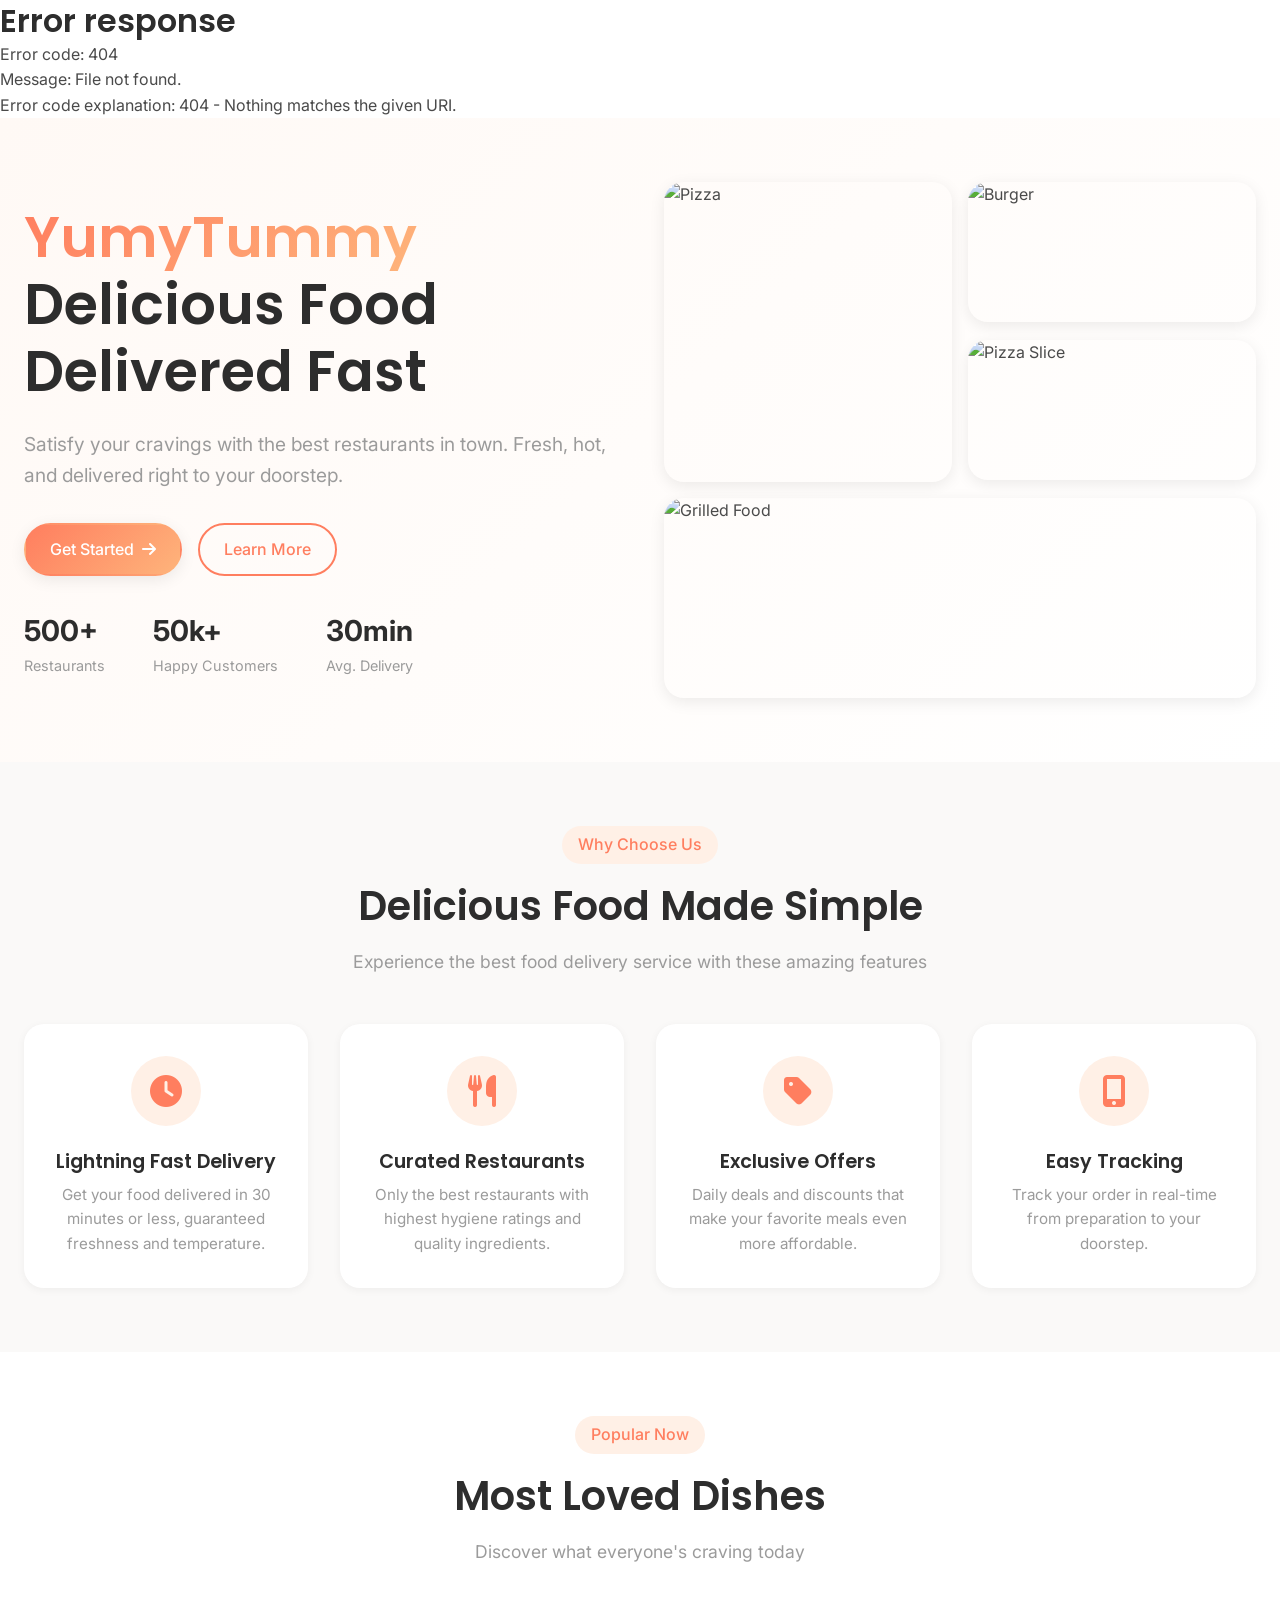
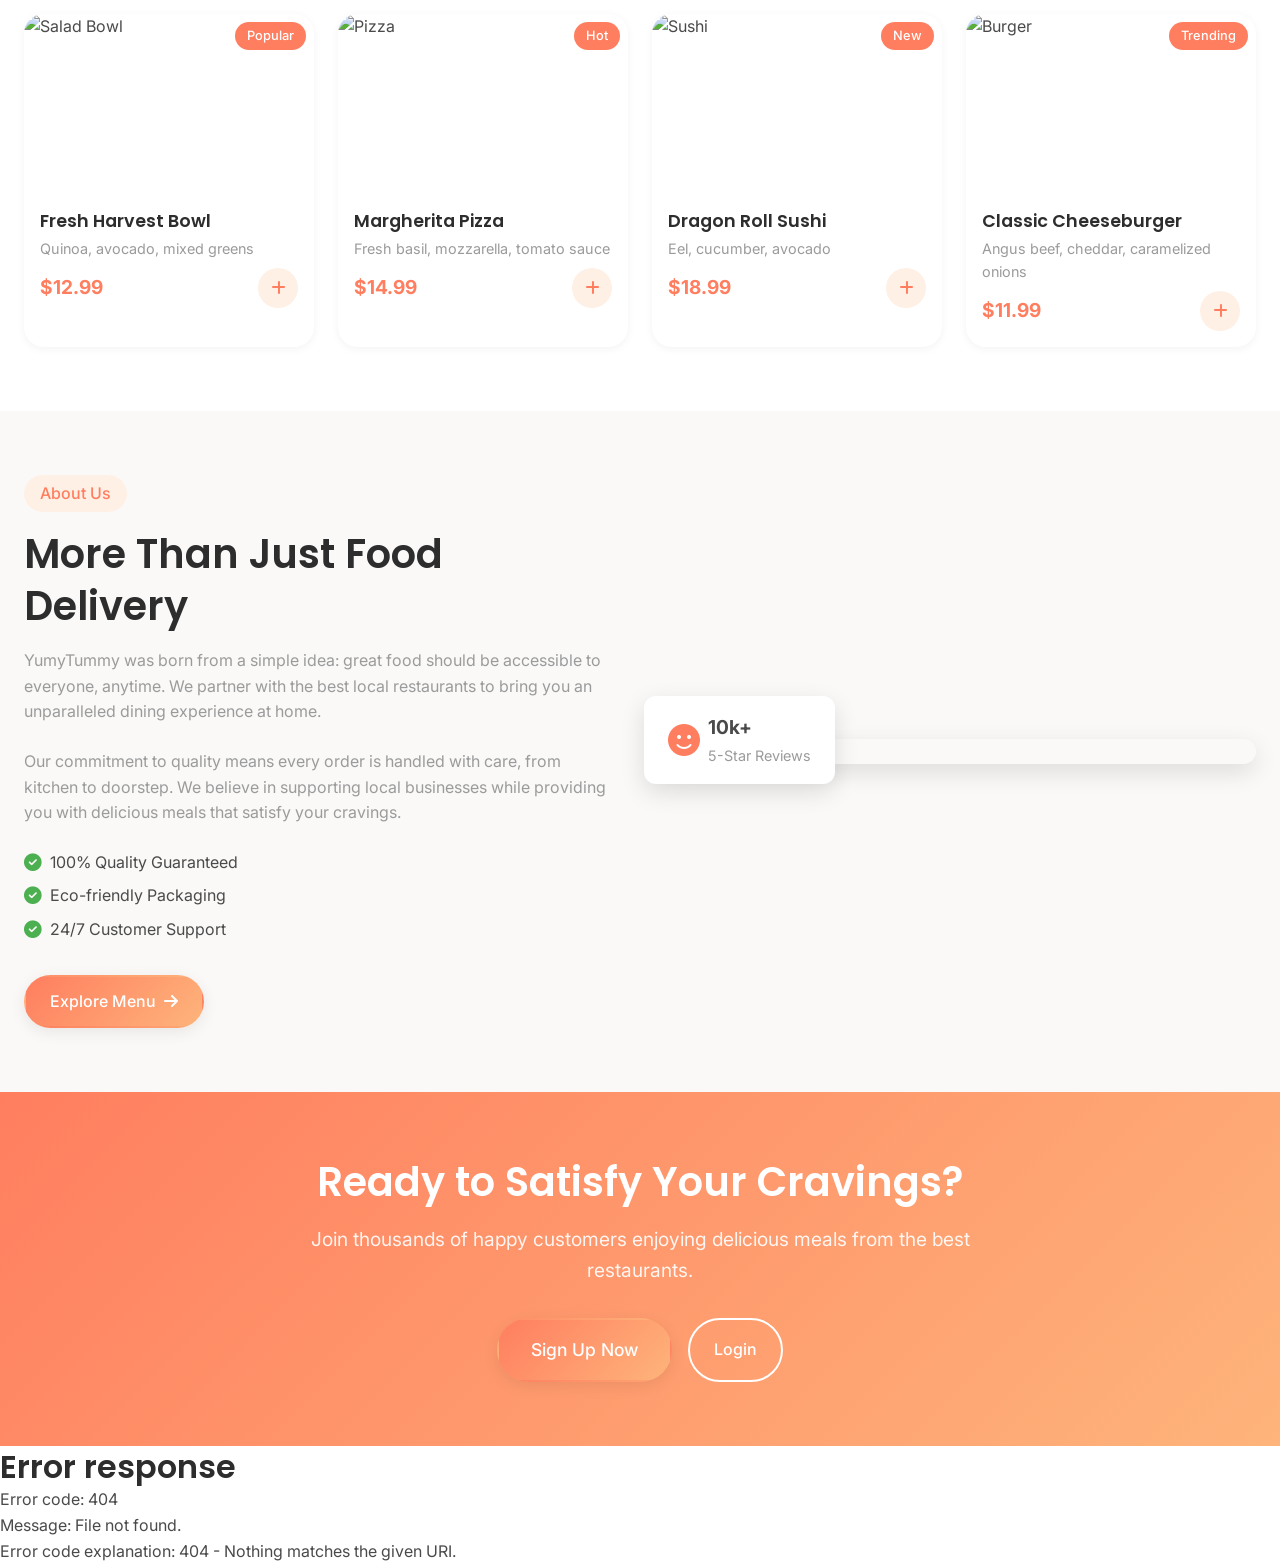
==== index.html @ 75e1e287 "first commit" ====
<!DOCTYPE html>
<html lang="en">
<head>
    <meta charset="UTF-8">
    <meta name="viewport" content="width=device-width, initial-scale=1.0">
    <title>YumyTummy - Delicious Food Delivered Fast</title>
    
    <!-- Font Awesome Icons -->
    <link rel="stylesheet" href="https://cdnjs.cloudflare.com/ajax/libs/font-awesome/6.4.0/css/all.min.css">
    
    <!-- Google Fonts - Poppins & Inter -->
    <link rel="preconnect" href="https://fonts.googleapis.com">
    <link rel="preconnect" href="https://fonts.gstatic.com" crossorigin>
    <link href="https://fonts.googleapis.com/css2?family=Inter:wght@300;400;500;600;700&family=Poppins:wght@300;400;500;600;700&display=swap" rel="stylesheet">
    
    <!-- Main Stylesheet -->
    <link rel="stylesheet" href="assets/css/style.css">
</head>
<body>
    <!-- Loader -->
    <div class="loader-wrapper" id="loader">
        <div class="loader">
            <div class="loader-circle"></div>
            <div class="loader-logo">YT</div>
        </div>
    </div>

    <!-- Header Component (will be loaded via JS) -->
    <div id="header-placeholder"></div>

    <main>
        <!-- Hero Section -->
        <section class="hero">
            <div class="container hero-container">
                <div class="hero-content fade-in">
                    <h1 class="hero-title">
                        <span class="brand-highlight">YumyTummy</span>
                        <br>Delicious Food Delivered Fast
                    </h1>
                    <p class="hero-subtitle">Satisfy your cravings with the best restaurants in town. Fresh, hot, and delivered right to your doorstep.</p>
                    <div class="hero-buttons">
                        <a href="signup.html" class="btn btn-primary">Get Started <i class="fas fa-arrow-right"></i></a>
                        <a href="#features" class="btn btn-outline">Learn More</a>
                    </div>
                    <div class="hero-stats">
                        <div class="stat-item">
                            <span class="stat-number">500+</span>
                            <span class="stat-label">Restaurants</span>
                        </div>
                        <div class="stat-item">
                            <span class="stat-number">50k+</span>
                            <span class="stat-label">Happy Customers</span>
                        </div>
                        <div class="stat-item">
                            <span class="stat-number">30min</span>
                            <span class="stat-label">Avg. Delivery</span>
                        </div>
                    </div>
                </div>
                <div class="hero-image fade-in">
                    <div class="hero-image-grid">
                        <div class="grid-item item1">
                            <img src="https://images.unsplash.com/photo-1565299624946-b28f40a0ae38?ixlib=rb-4.0.3&ixid=M3wxMjA3fDB8MHxwaG90by1wYWdlfHx8fGVufDB8fHx8fA%3D%3D&auto=format&fit=crop&w=481&q=80" alt="Pizza" loading="lazy">
                        </div>
                        <div class="grid-item item2">
                            <img src="https://images.unsplash.com/photo-1568901346375-23c9450c58cd?ixlib=rb-4.0.3&ixid=M3wxMjA3fDB8MHxwaG90by1wYWdlfHx8fGVufDB8fHx8fA%3D%3D&auto=format&fit=crop&w=499&q=80" alt="Burger" loading="lazy">
                        </div>
                        <div class="grid-item item3">
                            <img src="https://images.unsplash.com/photo-1513104890138-7c749659a591?ixlib=rb-4.0.3&ixid=M3wxMjA3fDB8MHxwaG90by1wYWdlfHx8fGVufDB8fHx8fA%3D%3D&auto=format&fit=crop&w=870&q=80" alt="Pizza Slice" loading="lazy">
                        </div>
                        <div class="grid-item item4">
                            <img src="https://images.unsplash.com/photo-1555939594-58d7cb561ad1?ixlib=rb-4.0.3&ixid=M3wxMjA3fDB8MHxwaG90by1wYWdlfHx8fGVufDB8fHx8fA%3D%3D&auto=format&fit=crop&w=387&q=80" alt="Grilled Food" loading="lazy">
                        </div>
                    </div>
                </div>
            </div>
        </section>

        <!-- Features Section -->
        <section class="features" id="features">
            <div class="container">
                <div class="section-header fade-in">
                    <span class="section-subtitle">Why Choose Us</span>
                    <h2 class="section-title">Delicious Food Made Simple</h2>
                    <p class="section-description">Experience the best food delivery service with these amazing features</p>
                </div>
                <div class="features-grid">
                    <div class="feature-card fade-in">
                        <div class="feature-icon">
                            <i class="fas fa-clock"></i>
                        </div>
                        <h3>Lightning Fast Delivery</h3>
                        <p>Get your food delivered in 30 minutes or less, guaranteed freshness and temperature.</p>
                    </div>
                    <div class="feature-card fade-in" data-delay="100">
                        <div class="feature-icon">
                            <i class="fas fa-utensils"></i>
                        </div>
                        <h3>Curated Restaurants</h3>
                        <p>Only the best restaurants with highest hygiene ratings and quality ingredients.</p>
                    </div>
                    <div class="feature-card fade-in" data-delay="200">
                        <div class="feature-icon">
                            <i class="fas fa-tag"></i>
                        </div>
                        <h3>Exclusive Offers</h3>
                        <p>Daily deals and discounts that make your favorite meals even more affordable.</p>
                    </div>
                    <div class="feature-card fade-in" data-delay="300">
                        <div class="feature-icon">
                            <i class="fas fa-mobile-alt"></i>
                        </div>
                        <h3>Easy Tracking</h3>
                        <p>Track your order in real-time from preparation to your doorstep.</p>
                    </div>
                </div>
            </div>
        </section>

        <!-- Popular Foods Preview -->
        <section class="popular-preview">
            <div class="container">
                <div class="section-header fade-in">
                    <span class="section-subtitle">Popular Now</span>
                    <h2 class="section-title">Most Loved Dishes</h2>
                    <p class="section-description">Discover what everyone's craving today</p>
                </div>
                <div class="popular-grid">
                    <div class="popular-card fade-in">
                        <div class="popular-image">
                            <img src="https://images.unsplash.com/photo-1546069901-ba9599a7e63c?ixlib=rb-4.0.3&ixid=M3wxMjA3fDB8MHxwaG90by1wYWdlfHx8fGVufDB8fHx8fA%3D%3D&auto=format&fit=crop&w=580&q=80" alt="Salad Bowl" loading="lazy">
                            <span class="popular-badge">Popular</span>
                        </div>
                        <div class="popular-content">
                            <h4>Fresh Harvest Bowl</h4>
                            <p>Quinoa, avocado, mixed greens</p>
                            <div class="popular-footer">
                                <span class="popular-price">$12.99</span>
                                <button class="btn-icon"><i class="fas fa-plus"></i></button>
                            </div>
                        </div>
                    </div>
                    <div class="popular-card fade-in" data-delay="100">
                        <div class="popular-image">
                            <img src="https://images.unsplash.com/photo-1565299624946-b28f40a0ae38?ixlib=rb-4.0.3&ixid=M3wxMjA3fDB8MHxwaG90by1wYWdlfHx8fGVufDB8fHx8fA%3D%3D&auto=format&fit=crop&w=481&q=80" alt="Pizza" loading="lazy">
                            <span class="popular-badge">Hot</span>
                        </div>
                        <div class="popular-content">
                            <h4>Margherita Pizza</h4>
                            <p>Fresh basil, mozzarella, tomato sauce</p>
                            <div class="popular-footer">
                                <span class="popular-price">$14.99</span>
                                <button class="btn-icon"><i class="fas fa-plus"></i></button>
                            </div>
                        </div>
                    </div>
                    <div class="popular-card fade-in" data-delay="200">
                        <div class="popular-image">
                            <img src="https://images.unsplash.com/photo-1551024506-0bccd828d307?ixlib=rb-4.0.3&ixid=M3wxMjA3fDB8MHxwaG90by1wYWdlfHx8fGVufDB8fHx8fA%3D%3D&auto=format&fit=crop&w=464&q=80" alt="Sushi" loading="lazy">
                            <span class="popular-badge">New</span>
                        </div>
                        <div class="popular-content">
                            <h4>Dragon Roll Sushi</h4>
                            <p>Eel, cucumber, avocado</p>
                            <div class="popular-footer">
                                <span class="popular-price">$18.99</span>
                                <button class="btn-icon"><i class="fas fa-plus"></i></button>
                            </div>
                        </div>
                    </div>
                    <div class="popular-card fade-in" data-delay="300">
                        <div class="popular-image">
                            <img src="https://images.unsplash.com/photo-1568901346375-23c9450c58cd?ixlib=rb-4.0.3&ixid=M3wxMjA3fDB8MHxwaG90by1wYWdlfHx8fGVufDB8fHx8fA%3D%3D&auto=format&fit=crop&w=499&q=80" alt="Burger" loading="lazy">
                            <span class="popular-badge">Trending</span>
                        </div>
                        <div class="popular-content">
                            <h4>Classic Cheeseburger</h4>
                            <p>Angus beef, cheddar, caramelized onions</p>
                            <div class="popular-footer">
                                <span class="popular-price">$11.99</span>
                                <button class="btn-icon"><i class="fas fa-plus"></i></button>
                            </div>
                        </div>
                    </div>
                </div>
            </div>
        </section>

        <!-- About Section -->
        <section class="about">
            <div class="container">
                <div class="about-container">
                    <div class="about-content fade-in">
                        <span class="section-subtitle">About Us</span>
                        <h2 class="section-title">More Than Just Food Delivery</h2>
                        <p class="about-text">YumyTummy was born from a simple idea: great food should be accessible to everyone, anytime. We partner with the best local restaurants to bring you an unparalleled dining experience at home.</p>
                        <p class="about-text">Our commitment to quality means every order is handled with care, from kitchen to doorstep. We believe in supporting local businesses while providing you with delicious meals that satisfy your cravings.</p>
                        <div class="about-features">
                            <div class="about-feature">
                                <i class="fas fa-check-circle"></i>
                                <span>100% Quality Guaranteed</span>
                            </div>
                            <div class="about-feature">
                                <i class="fas fa-check-circle"></i>
                                <span>Eco-friendly Packaging</span>
                            </div>
                            <div class="about-feature">
                                <i class="fas fa-check-circle"></i>
                                <span>24/7 Customer Support</span>
                            </div>
                        </div>
                        <a href="menu.html" class="btn btn-primary">Explore Menu <i class="fas fa-arrow-right"></i></a>
                    </div>
                    <div class="about-image fade-in">
                        <img src="https://images.unsplash.com/photo-1414235077428-338989a2e8c0?ixlib=rb-4.0.3&ixid=M3wxMjA3fDB8MHxwaG90by1wYWdlfHx8fGVufDB8fHx8fA%3D%3D&auto=format&fit=crop&w=870&q=80" alt="Restaurant Kitchen" loading="lazy">
                        <div class="about-image-card">
                            <i class="fas fa-smile"></i>
                            <div>
                                <strong>10k+</strong>
                                <span>5-Star Reviews</span>
                            </div>
                        </div>
                    </div>
                </div>
            </div>
        </section>

        <!-- CTA Section -->
        <section class="cta">
            <div class="container">
                <div class="cta-container fade-in">
                    <h2>Ready to Satisfy Your Cravings?</h2>
                    <p>Join thousands of happy customers enjoying delicious meals from the best restaurants.</p>
                    <div class="cta-buttons">
                        <a href="signup.html" class="btn btn-primary btn-large">Sign Up Now</a>
                        <a href="login.html" class="btn btn-outline-light">Login</a>
                    </div>
                </div>
            </div>
        </section>
    </main>

    <!-- Footer Component (will be loaded via JS) -->
    <div id="footer-placeholder"></div>

    <!-- Main JavaScript -->
    <script src="assets/js/main.js"></script>
</body>
</html>
---- assets/css/style.css ----
/* ===== CSS Variables (Light Theme) ===== */
:root {
    /* Primary Colors */
    --primary: #ff7e5f;
    --primary-light: #feb47b;
    --primary-soft: #fff0e6;
    --primary-gradient: linear-gradient(135deg, #ff7e5f, #feb47b);
    
    /* Neutral Colors */
    --white: #ffffff;
    --off-white: #faf9f8;
    --light-gray: #f5f3f2;
    --medium-gray: #e8e5e3;
    --gray: #9b9b9b;
    --dark-gray: #4a4a4a;
    --black: #2d2d2d;
    
    /* Semantic Colors */
    --success: #4caf50;
    --warning: #ff9800;
    --error: #f44336;
    --info: #2196f3;
    
    /* Shadows */
    --shadow-sm: 0 2px 8px rgba(0, 0, 0, 0.05);
    --shadow-md: 0 4px 16px rgba(0, 0, 0, 0.08);
    --shadow-lg: 0 8px 24px rgba(0, 0, 0, 0.12);
    --shadow-hover: 0 12px 28px rgba(255, 126, 95, 0.15);
    
    /* Border Radius */
    --radius-sm: 8px;
    --radius-md: 12px;
    --radius-lg: 20px;
    --radius-full: 999px;
    
    /* Typography */
    --font-primary: 'Poppins', sans-serif;
    --font-secondary: 'Inter', sans-serif;
    
    /* Transitions */
    --transition-fast: 0.2s ease;
    --transition-base: 0.3s ease;
    --transition-slow: 0.5s ease;
    
    /* Spacing */
    --space-xs: 4px;
    --space-sm: 8px;
    --space-md: 16px;
    --space-lg: 24px;
    --space-xl: 32px;
    --space-2xl: 48px;
    --space-3xl: 64px;
}

/* ===== Reset & Base Styles ===== */
* {
    margin: 0;
    padding: 0;
    box-sizing: border-box;
}

html {
    scroll-behavior: smooth;
    font-size: 16px;
}

body {
    font-family: var(--font-secondary);
    color: var(--dark-gray);
    background-color: var(--white);
    line-height: 1.6;
    overflow-x: hidden;
}

h1, h2, h3, h4, h5, h6 {
    font-family: var(--font-primary);
    font-weight: 600;
    line-height: 1.3;
    color: var(--black);
}

a {
    text-decoration: none;
    color: inherit;
    transition: color var(--transition-fast);
}

ul, ol {
    list-style: none;
}

img {
    max-width: 100%;
    height: auto;
    display: block;
}

button, input, textarea, select {
    font-family: inherit;
    font-size: inherit;
    border: none;
    outline: none;
    background: none;
}

button {
    cursor: pointer;
}

/* ===== Container ===== */
.container {
    width: 100%;
    max-width: 1280px;
    margin: 0 auto;
    padding: 0 var(--space-lg);
}

/* ===== Loader ===== */
.loader-wrapper {
    position: fixed;
    top: 0;
    left: 0;
    width: 100%;
    height: 100%;
    background-color: var(--white);
    display: flex;
    justify-content: center;
    align-items: center;
    z-index: 9999;
    transition: opacity var(--transition-slow), visibility var(--transition-slow);
}

.loader-wrapper.hidden {
    opacity: 0;
    visibility: hidden;
}

.loader {
    position: relative;
    width: 80px;
    height: 80px;
}

.loader-circle {
    width: 80px;
    height: 80px;
    border: 4px solid var(--primary-soft);
    border-top-color: var(--primary);
    border-radius: 50%;
    animation: spin 1s linear infinite;
}

.loader-logo {
    position: absolute;
    top: 50%;
    left: 50%;
    transform: translate(-50%, -50%);
    font-family: var(--font-primary);
    font-weight: 700;
    font-size: 20px;
    color: var(--primary);
}

@keyframes spin {
    to {
        transform: rotate(360deg);
    }
}

/* ===== Buttons ===== */
.btn {
    display: inline-flex;
    align-items: center;
    justify-content: center;
    gap: var(--space-sm);
    padding: 12px 24px;
    border-radius: var(--radius-full);
    font-weight: 500;
    transition: all var(--transition-base);
    cursor: pointer;
    border: 2px solid transparent;
}

.btn-primary {
    background: var(--primary-gradient);
    color: var(--white);
    box-shadow: var(--shadow-md);
}

.btn-primary:hover {
    transform: translateY(-2px);
    box-shadow: var(--shadow-hover);
}

.btn-outline {
    background: transparent;
    border: 2px solid var(--primary);
    color: var(--primary);
}

.btn-outline:hover {
    background: var(--primary-soft);
    transform: translateY(-2px);
}

.btn-outline-light {
    background: transparent;
    border: 2px solid var(--white);
    color: var(--white);
}

.btn-outline-light:hover {
    background: var(--white);
    color: var(--primary);
}

.btn-large {
    padding: 16px 32px;
    font-size: 1.1rem;
}

.btn-icon {
    width: 40px;
    height: 40px;
    border-radius: 50%;
    background: var(--primary-soft);
    color: var(--primary);
    display: inline-flex;
    align-items: center;
    justify-content: center;
    transition: all var(--transition-base);
}

.btn-icon:hover {
    background: var(--primary);
    color: var(--white);
    transform: scale(1.1);
}

/* ===== Section Styles ===== */
.section-header {
    text-align: center;
    max-width: 600px;
    margin: 0 auto var(--space-2xl);
}

.section-subtitle {
    display: inline-block;
    font-size: 1rem;
    font-weight: 500;
    color: var(--primary);
    background: var(--primary-soft);
    padding: 6px 16px;
    border-radius: var(--radius-full);
    margin-bottom: var(--space-md);
}

.section-title {
    font-size: 2.5rem;
    margin-bottom: var(--space-md);
    color: var(--black);
}

.section-description {
    color: var(--gray);
    font-size: 1.1rem;
}

/* ===== Header Styles (will be used across pages) ===== */
.header {
    position: sticky;
    top: 0;
    z-index: 100;
    background: rgba(255, 255, 255, 0.95);
    backdrop-filter: blur(10px);
    box-shadow: var(--shadow-sm);
    padding: var(--space-md) 0;
}

.header-container {
    display: flex;
    align-items: center;
    justify-content: space-between;
}

.logo {
    font-family: var(--font-primary);
    font-size: 1.8rem;
    font-weight: 700;
    background: var(--primary-gradient);
    -webkit-background-clip: text;
    -webkit-text-fill-color: transparent;
    background-clip: text;
}

.nav-menu {
    display: flex;
    align-items: center;
    gap: var(--space-xl);
}

.nav-link {
    font-weight: 500;
    position: relative;
}

.nav-link::after {
    content: '';
    position: absolute;
    bottom: -4px;
    left: 0;
    width: 0;
    height: 2px;
    background: var(--primary-gradient);
    transition: width var(--transition-base);
}

.nav-link:hover::after,
.nav-link.active::after {
    width: 100%;
}

.header-actions {
    display: flex;
    align-items: center;
    gap: var(--space-md);
}

.cart-icon {
    position: relative;
    font-size: 1.2rem;
    color: var(--dark-gray);
}

.cart-count {
    position: absolute;
    top: -8px;
    right: -8px;
    background: var(--primary);
    color: var(--white);
    font-size: 0.7rem;
    font-weight: 600;
    width: 18px;
    height: 18px;
    border-radius: 50%;
    display: flex;
    align-items: center;
    justify-content: center;
}

.menu-toggle {
    display: none;
    font-size: 1.5rem;
    color: var(--dark-gray);
}

/* ===== Hero Section ===== */
.hero {
    padding: var(--space-3xl) 0;
    background: linear-gradient(135deg, #fff9f5, #ffffff);
}

.hero-container {
    display: grid;
    grid-template-columns: 1fr 1fr;
    gap: var(--space-2xl);
    align-items: center;
}

.hero-title {
    font-size: 3.5rem;
    line-height: 1.2;
    margin-bottom: var(--space-lg);
}

.brand-highlight {
    background: var(--primary-gradient);
    -webkit-background-clip: text;
    -webkit-text-fill-color: transparent;
    background-clip: text;
    display: inline-block;
}

.hero-subtitle {
    font-size: 1.2rem;
    color: var(--gray);
    margin-bottom: var(--space-xl);
}

.hero-buttons {
    display: flex;
    gap: var(--space-md);
    margin-bottom: var(--space-xl);
}

.hero-stats {
    display: flex;
    gap: var(--space-2xl);
}

.stat-item {
    display: flex;
    flex-direction: column;
}

.stat-number {
    font-size: 1.8rem;
    font-weight: 700;
    color: var(--black);
}

.stat-label {
    color: var(--gray);
    font-size: 0.9rem;
}

.hero-image-grid {
    display: grid;
    grid-template-columns: repeat(2, 1fr);
    gap: var(--space-md);
    position: relative;
}

.grid-item {
    border-radius: var(--radius-lg);
    overflow: hidden;
    box-shadow: var(--shadow-md);
    transition: transform var(--transition-base);
}

.grid-item:hover {
    transform: scale(1.05);
}

.grid-item img {
    width: 100%;
    height: 100%;
    object-fit: cover;
}

.item1 {
    grid-row: span 2;
    height: 300px;
}

.item2, .item3 {
    height: 140px;
}

.item4 {
    grid-column: span 2;
    height: 200px;
}

/* ===== Features Section ===== */
.features {
    padding: var(--space-3xl) 0;
    background: var(--off-white);
}

.features-grid {
    display: grid;
    grid-template-columns: repeat(4, 1fr);
    gap: var(--space-xl);
}

.feature-card {
    background: var(--white);
    padding: var(--space-xl);
    border-radius: var(--radius-lg);
    box-shadow: var(--shadow-sm);
    transition: all var(--transition-base);
    text-align: center;
}

.feature-card:hover {
    transform: translateY(-8px);
    box-shadow: var(--shadow-lg);
}

.feature-icon {
    width: 70px;
    height: 70px;
    background: var(--primary-soft);
    border-radius: 50%;
    display: flex;
    align-items: center;
    justify-content: center;
    margin: 0 auto var(--space-lg);
    font-size: 2rem;
    color: var(--primary);
    transition: all var(--transition-base);
}

.feature-card:hover .feature-icon {
    background: var(--primary);
    color: var(--white);
}

.feature-card h3 {
    margin-bottom: var(--space-sm);
    font-size: 1.2rem;
}

.feature-card p {
    color: var(--gray);
    font-size: 0.95rem;
    line-height: 1.6;
}

/* ===== Popular Preview Section ===== */
.popular-preview {
    padding: var(--space-3xl) 0;
}

.popular-grid {
    display: grid;
    grid-template-columns: repeat(4, 1fr);
    gap: var(--space-lg);
}

.popular-card {
    background: var(--white);
    border-radius: var(--radius-lg);
    overflow: hidden;
    box-shadow: var(--shadow-sm);
    transition: all var(--transition-base);
}

.popular-card:hover {
    transform: translateY(-8px);
    box-shadow: var(--shadow-lg);
}

.popular-image {
    position: relative;
    height: 180px;
    overflow: hidden;
}

.popular-image img {
    width: 100%;
    height: 100%;
    object-fit: cover;
    transition: transform var(--transition-base);
}

.popular-card:hover .popular-image img {
    transform: scale(1.1);
}

.popular-badge {
    position: absolute;
    top: var(--space-sm);
    right: var(--space-sm);
    background: var(--primary);
    color: var(--white);
    padding: 4px 12px;
    border-radius: var(--radius-full);
    font-size: 0.8rem;
    font-weight: 500;
}

.popular-content {
    padding: var(--space-md);
}

.popular-content h4 {
    margin-bottom: 4px;
    font-size: 1.1rem;
}

.popular-content p {
    color: var(--gray);
    font-size: 0.9rem;
    margin-bottom: var(--space-sm);
}

.popular-footer {
    display: flex;
    align-items: center;
    justify-content: space-between;
}

.popular-price {
    font-weight: 700;
    color: var(--primary);
    font-size: 1.2rem;
}

/* ===== About Section ===== */
.about {
    padding: var(--space-3xl) 0;
    background: var(--off-white);
}

.about-container {
    display: grid;
    grid-template-columns: 1fr 1fr;
    gap: var(--space-2xl);
    align-items: center;
}

.about-text {
    margin-bottom: var(--space-lg);
    color: var(--gray);
}

.about-features {
    margin-bottom: var(--space-xl);
}

.about-feature {
    display: flex;
    align-items: center;
    gap: var(--space-sm);
    margin-bottom: var(--space-sm);
}

.about-feature i {
    color: var(--success);
    font-size: 1.1rem;
}

.about-image {
    position: relative;
}

.about-image img {
    border-radius: var(--radius-lg);
    box-shadow: var(--shadow-lg);
}

.about-image-card {
    position: absolute;
    bottom: -20px;
    left: -20px;
    background: var(--white);
    padding: var(--space-md) var(--space-lg);
    border-radius: var(--radius-md);
    box-shadow: var(--shadow-lg);
    display: flex;
    align-items: center;
    gap: var(--space-sm);
}

.about-image-card i {
    font-size: 2rem;
    color: var(--primary);
}

.about-image-card strong {
    font-size: 1.2rem;
    display: block;
}

.about-image-card span {
    color: var(--gray);
    font-size: 0.9rem;
}

/* ===== CTA Section ===== */
.cta {
    padding: var(--space-3xl) 0;
    background: var(--primary-gradient);
}

.cta-container {
    text-align: center;
    color: var(--white);
    max-width: 700px;
    margin: 0 auto;
}

.cta-container h2 {
    font-size: 2.5rem;
    margin-bottom: var(--space-md);
    color: var(--white);
}

.cta-container p {
    font-size: 1.2rem;
    margin-bottom: var(--space-xl);
    opacity: 0.9;
}

.cta-buttons {
    display: flex;
    gap: var(--space-md);
    justify-content: center;
}

/* ===== Footer Styles ===== */
.footer {
    background: var(--black);
    color: var(--white);
    padding: var(--space-2xl) 0 var(--space-md);
}

.footer-content {
    display: grid;
    grid-template-columns: 2fr 1fr 1fr 1.5fr;
    gap: var(--space-xl);
    margin-bottom: var(--space-xl);
}

.footer-logo {
    font-family: var(--font-primary);
    font-size: 1.8rem;
    font-weight: 700;
    margin-bottom: var(--space-md);
    display: inline-block;
}

.footer-description {
    color: var(--gray);
    margin-bottom: var(--space-md);
    line-height: 1.6;
}

.social-links {
    display: flex;
    gap: var(--space-md);
}

.social-link {
    width: 40px;
    height: 40px;
    border-radius: 50%;
    background: rgba(255, 255, 255, 0.1);
    display: flex;
    align-items: center;
    justify-content: center;
    transition: all var(--transition-base);
}

.social-link:hover {
    background: var(--primary);
    transform: translateY(-3px);
}

.footer h3 {
    color: var(--white);
    margin-bottom: var(--space-lg);
    font-size: 1.2rem;
}

.footer-links {
    display: flex;
    flex-direction: column;
    gap: var(--space-sm);
}

.footer-links a {
    color: var(--gray);
    transition: color var(--transition-fast);
}

.footer-links a:hover {
    color: var(--primary);
}

.newsletter-form {
    display: flex;
    gap: var(--space-xs);
}

.newsletter-input {
    flex: 1;
    padding: 12px;
    border-radius: var(--radius-md);
    background: rgba(255, 255, 255, 0.1);
    color: var(--white);
}

.newsletter-input::placeholder {
    color: var(--gray);
}

.newsletter-btn {
    background: var(--primary);
    color: var(--white);
    padding: 12px;
    border-radius: var(--radius-md);
    transition: background var(--transition-fast);
}

.newsletter-btn:hover {
    background: var(--primary-light);
}

.footer-bottom {
    padding-top: var(--space-lg);
    border-top: 1px solid rgba(255, 255, 255, 0.1);
    text-align: center;
    color: var(--gray);
    font-size: 0.9rem;
}

/* ===== Animations ===== */
.fade-in {
    opacity: 0;
    transform: translateY(20px);
    animation: fadeIn 0.6s ease forwards;
}

@keyframes fadeIn {
    to {
        opacity: 1;
        transform: translateY(0);
    }
}

/* ===== Responsive Design ===== */
@media (max-width: 1024px) {
    .hero-title {
        font-size: 2.8rem;
    }
    
    .features-grid,
    .popular-grid {
        grid-template-columns: repeat(2, 1fr);
    }
    
    .footer-content {
        grid-template-columns: repeat(2, 1fr);
    }
}

@media (max-width: 768px) {
    .hero-container,
    .about-container {
        grid-template-columns: 1fr;
        gap: var(--space-xl);
    }
    
    .hero-image {
        order: -1;
    }
    
    .hero-title {
        font-size: 2.2rem;
    }
    
    .hero-buttons {
        flex-direction: column;
    }
    
    .hero-stats {
        justify-content: space-around;
    }
    
    .nav-menu {
        display: none;
    }
    
    .menu-toggle {
        display: block;
    }
    
    .section-title {
        font-size: 2rem;
    }
}

@media (max-width: 480px) {
    .features-grid,
    .popular-grid,
    .footer-content {
        grid-template-columns: 1fr;
    }
    
    .hero-stats {
        flex-direction: column;
        gap: var(--space-md);
    }
    
    .cta-buttons {
        flex-direction: column;
    }
    
    .hero-title {
        font-size: 1.8rem;
    }
}

/* ===== Utility Classes ===== */
.text-center {
    text-align: center;
}

.mt-1 { margin-top: var(--space-sm); }
.mt-2 { margin-top: var(--space-md); }
.mt-3 { margin-top: var(--space-lg); }
.mt-4 { margin-top: var(--space-xl); }
.mt-5 { margin-top: var(--space-2xl); }

.mb-1 { margin-bottom: var(--space-sm); }
.mb-2 { margin-bottom: var(--space-md); }
.mb-3 { margin-bottom: var(--space-lg); }
.mb-4 { margin-bottom: var(--space-xl); }
.mb-5 { margin-bottom: var(--space-2xl); }
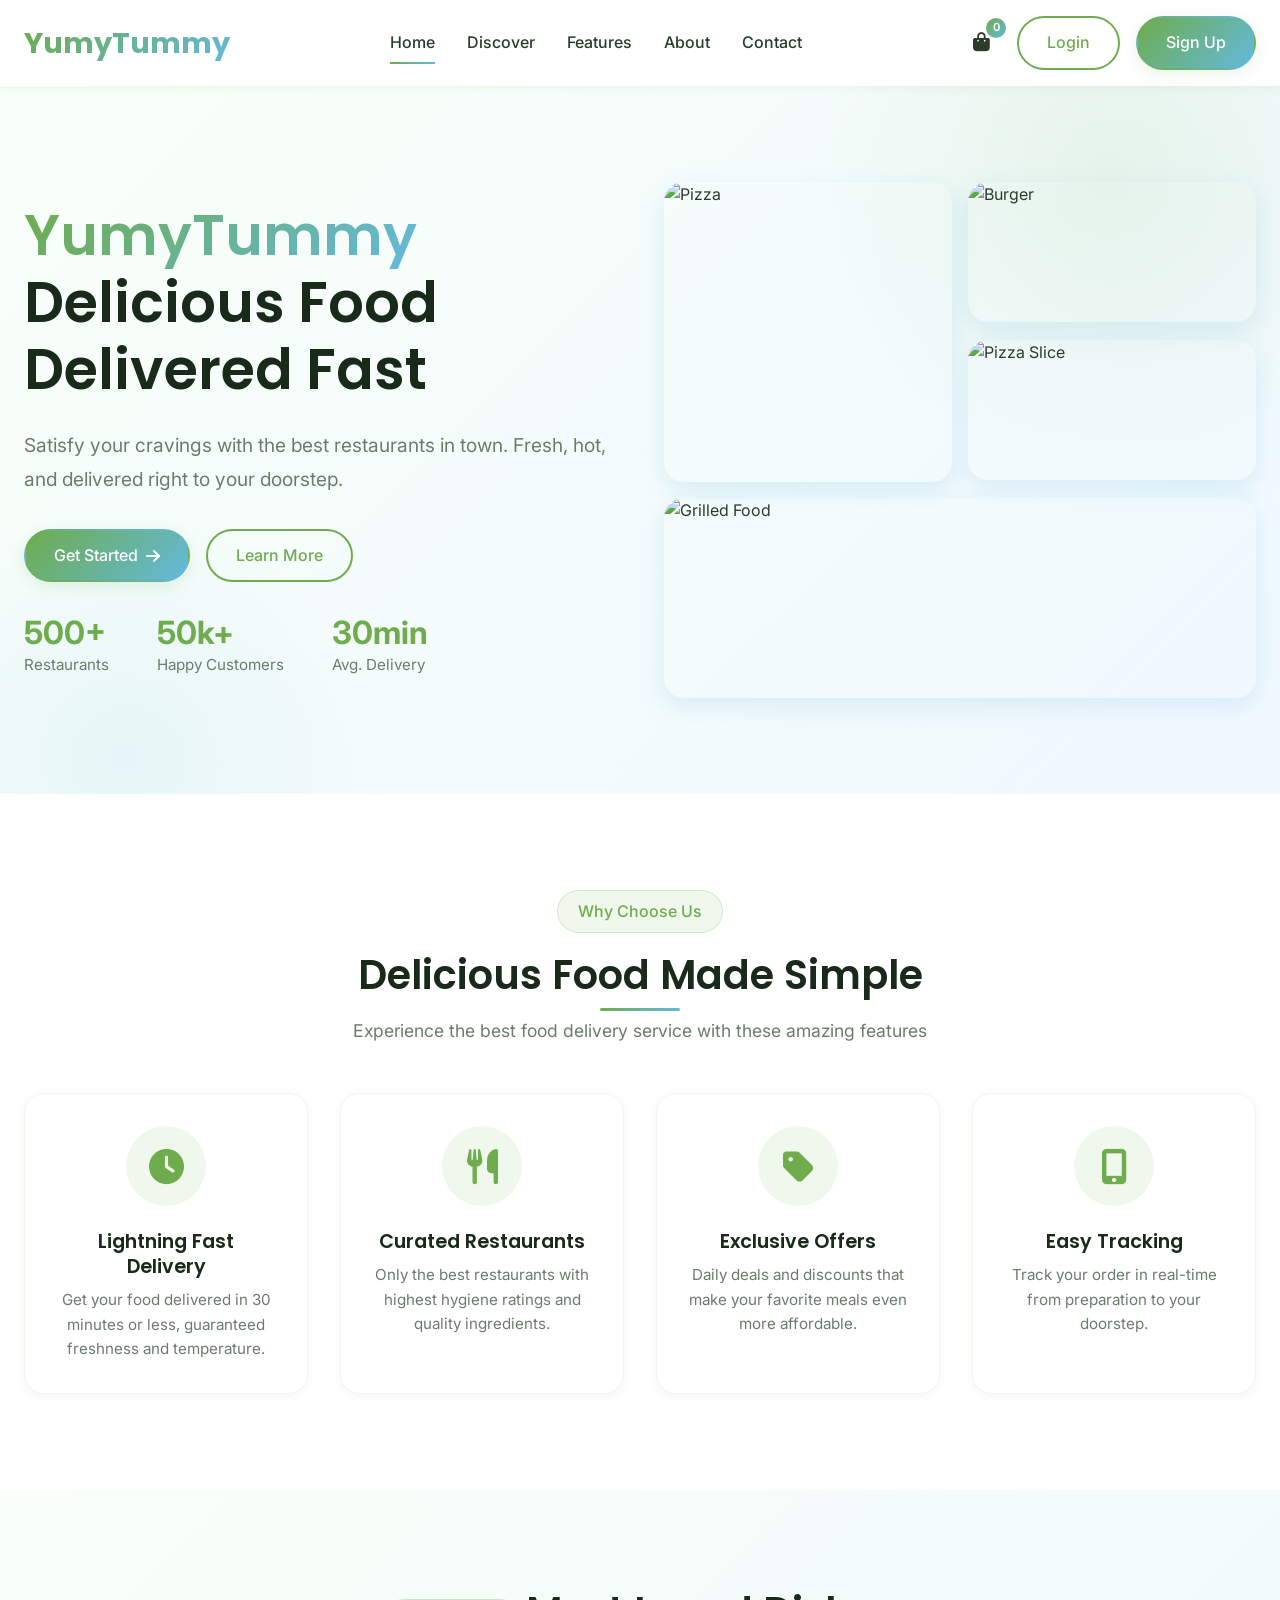
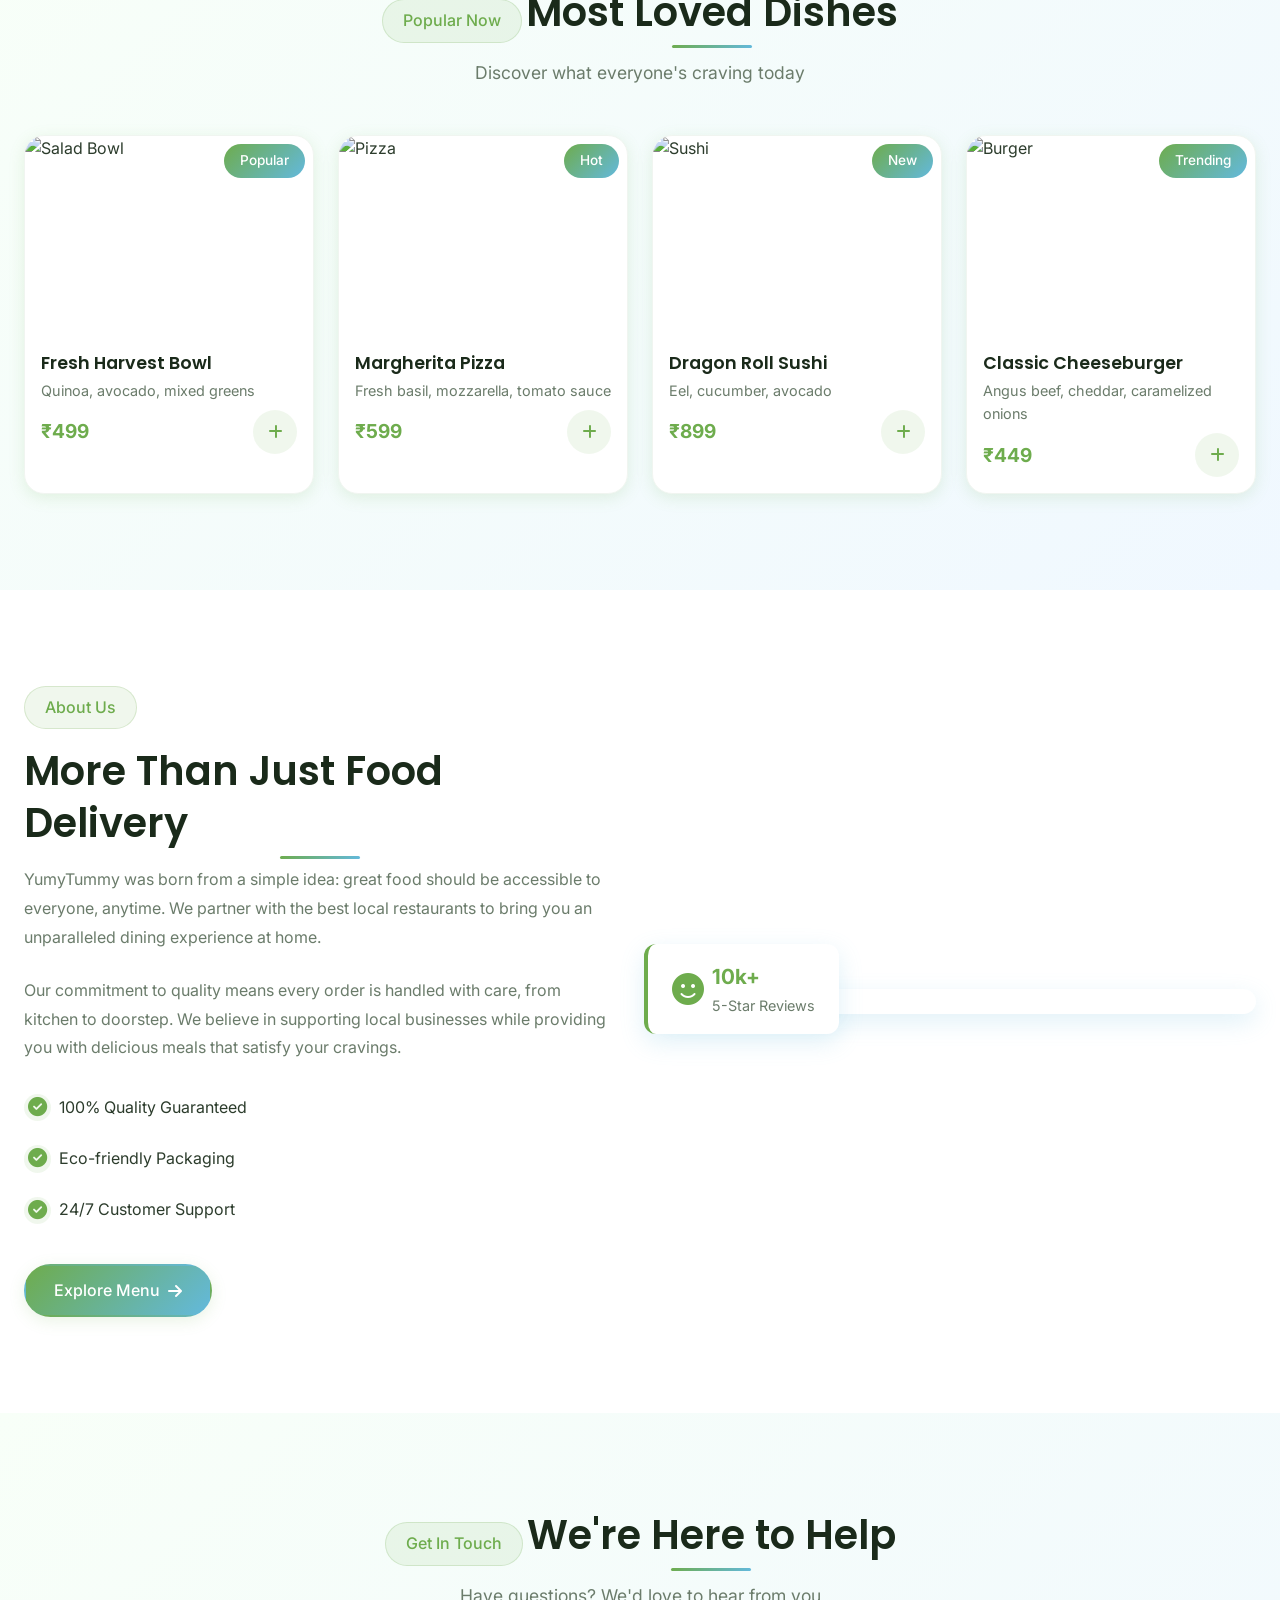
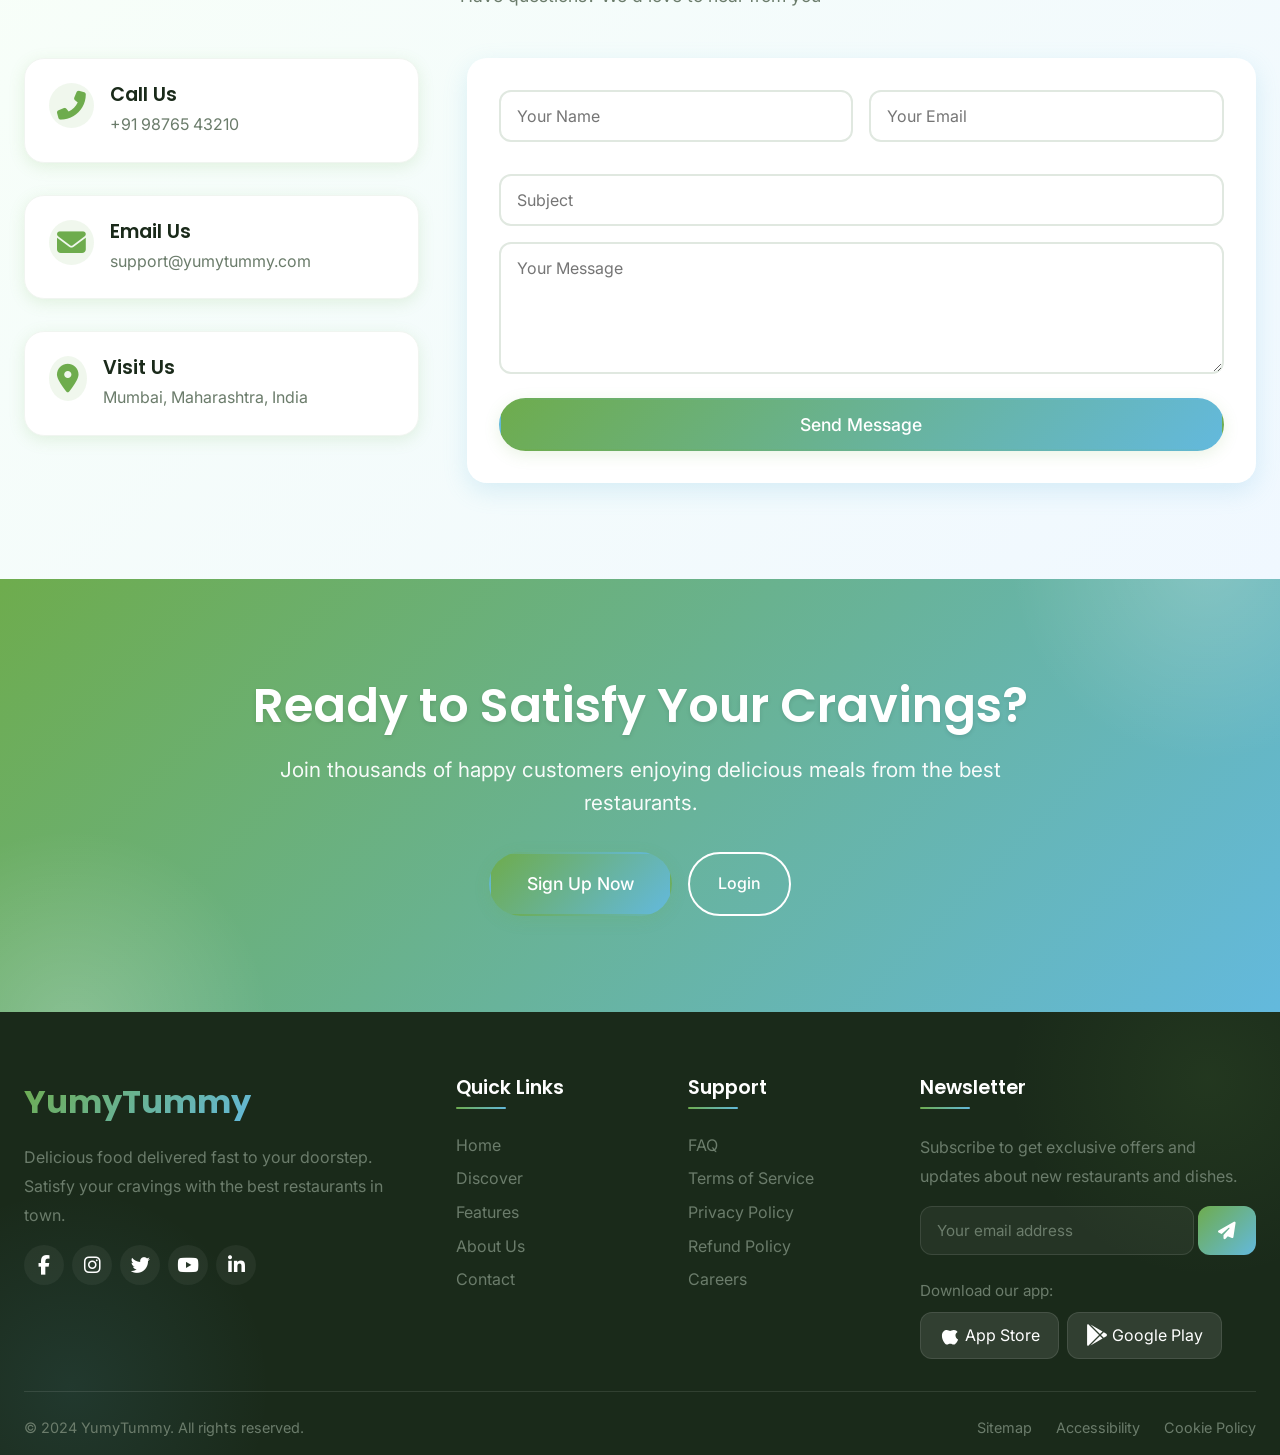
==== commit 00c8d398: "Third commit" ====
--- a/index.html
+++ b/index.html
@@ -25,8 +25,32 @@
         </div>
     </div>
 
-    <!-- Header Component (will be loaded via JS) -->
-    <div id="header-placeholder"></div>
+    <!-- Built-in Header for Index Page -->
+    <header class="header">
+        <div class="container header-container">
+            <a href="index.html" class="logo">YumyTummy</a>
+            
+            <nav class="nav-menu">
+                <a href="index.html" class="nav-link active">Home</a>
+                <a href="home.html" class="nav-link">Discover</a>
+                <a href="#features" class="nav-link">Features</a>
+                <a href="#about" class="nav-link">About</a>
+                <a href="#contact" class="nav-link">Contact</a>
+            </nav>
+            
+            <div class="header-actions">
+                <a href="cart.html" class="cart-icon">
+                    <i class="fas fa-shopping-bag"></i>
+                    <span class="cart-count">0</span>
+                </a>
+                <a href="login.html" class="btn btn-outline">Login</a>
+                <a href="signup.html" class="btn btn-primary">Sign Up</a>
+                <button class="menu-toggle" id="menuToggle">
+                    <i class="fas fa-bars"></i>
+                </button>
+            </div>
+        </div>
+    </header>
 
     <main>
         <!-- Hero Section -->
@@ -60,16 +84,16 @@
                 <div class="hero-image fade-in">
                     <div class="hero-image-grid">
                         <div class="grid-item item1">
-                            <img src="https://images.unsplash.com/photo-1565299624946-b28f40a0ae38?ixlib=rb-4.0.3&ixid=M3wxMjA3fDB8MHxwaG90by1wYWdlfHx8fGVufDB8fHx8fA%3D%3D&auto=format&fit=crop&w=481&q=80" alt="Pizza" loading="lazy">
+                            <img src="https://images.unsplash.com/photo-1565299624946-b28f40a0ae38?ixlib=rb-4.0.3&auto=format&fit=crop&w=481&q=80" alt="Pizza" loading="lazy">
                         </div>
                         <div class="grid-item item2">
-                            <img src="https://images.unsplash.com/photo-1568901346375-23c9450c58cd?ixlib=rb-4.0.3&ixid=M3wxMjA3fDB8MHxwaG90by1wYWdlfHx8fGVufDB8fHx8fA%3D%3D&auto=format&fit=crop&w=499&q=80" alt="Burger" loading="lazy">
+                            <img src="https://images.unsplash.com/photo-1568901346375-23c9450c58cd?ixlib=rb-4.0.3&auto=format&fit=crop&w=499&q=80" alt="Burger" loading="lazy">
                         </div>
                         <div class="grid-item item3">
-                            <img src="https://images.unsplash.com/photo-1513104890138-7c749659a591?ixlib=rb-4.0.3&ixid=M3wxMjA3fDB8MHxwaG90by1wYWdlfHx8fGVufDB8fHx8fA%3D%3D&auto=format&fit=crop&w=870&q=80" alt="Pizza Slice" loading="lazy">
+                            <img src="https://images.unsplash.com/photo-1513104890138-7c749659a591?ixlib=rb-4.0.3&auto=format&fit=crop&w=870&q=80" alt="Pizza Slice" loading="lazy">
                         </div>
                         <div class="grid-item item4">
-                            <img src="https://images.unsplash.com/photo-1555939594-58d7cb561ad1?ixlib=rb-4.0.3&ixid=M3wxMjA3fDB8MHxwaG90by1wYWdlfHx8fGVufDB8fHx8fA%3D%3D&auto=format&fit=crop&w=387&q=80" alt="Grilled Food" loading="lazy">
+                            <img src="https://images.unsplash.com/photo-1555939594-58d7cb561ad1?ixlib=rb-4.0.3&auto=format&fit=crop&w=387&q=80" alt="Grilled Food" loading="lazy">
                         </div>
                     </div>
                 </div>
@@ -128,56 +152,56 @@
                 <div class="popular-grid">
                     <div class="popular-card fade-in">
                         <div class="popular-image">
-                            <img src="https://images.unsplash.com/photo-1546069901-ba9599a7e63c?ixlib=rb-4.0.3&ixid=M3wxMjA3fDB8MHxwaG90by1wYWdlfHx8fGVufDB8fHx8fA%3D%3D&auto=format&fit=crop&w=580&q=80" alt="Salad Bowl" loading="lazy">
+                            <img src="https://images.unsplash.com/photo-1546069901-ba9599a7e63c?ixlib=rb-4.0.3&auto=format&fit=crop&w=580&q=80" alt="Salad Bowl" loading="lazy">
                             <span class="popular-badge">Popular</span>
                         </div>
                         <div class="popular-content">
                             <h4>Fresh Harvest Bowl</h4>
                             <p>Quinoa, avocado, mixed greens</p>
                             <div class="popular-footer">
-                                <span class="popular-price">$12.99</span>
+                                <span class="popular-price">₹499</span>
                                 <button class="btn-icon"><i class="fas fa-plus"></i></button>
                             </div>
                         </div>
                     </div>
                     <div class="popular-card fade-in" data-delay="100">
                         <div class="popular-image">
-                            <img src="https://images.unsplash.com/photo-1565299624946-b28f40a0ae38?ixlib=rb-4.0.3&ixid=M3wxMjA3fDB8MHxwaG90by1wYWdlfHx8fGVufDB8fHx8fA%3D%3D&auto=format&fit=crop&w=481&q=80" alt="Pizza" loading="lazy">
+                            <img src="https://images.unsplash.com/photo-1565299624946-b28f40a0ae38?ixlib=rb-4.0.3&auto=format&fit=crop&w=481&q=80" alt="Pizza" loading="lazy">
                             <span class="popular-badge">Hot</span>
                         </div>
                         <div class="popular-content">
                             <h4>Margherita Pizza</h4>
                             <p>Fresh basil, mozzarella, tomato sauce</p>
                             <div class="popular-footer">
-                                <span class="popular-price">$14.99</span>
+                                <span class="popular-price">₹599</span>
                                 <button class="btn-icon"><i class="fas fa-plus"></i></button>
                             </div>
                         </div>
                     </div>
                     <div class="popular-card fade-in" data-delay="200">
                         <div class="popular-image">
-                            <img src="https://images.unsplash.com/photo-1551024506-0bccd828d307?ixlib=rb-4.0.3&ixid=M3wxMjA3fDB8MHxwaG90by1wYWdlfHx8fGVufDB8fHx8fA%3D%3D&auto=format&fit=crop&w=464&q=80" alt="Sushi" loading="lazy">
+                            <img src="https://images.unsplash.com/photo-1551024506-0bccd828d307?ixlib=rb-4.0.3&auto=format&fit=crop&w=464&q=80" alt="Sushi" loading="lazy">
                             <span class="popular-badge">New</span>
                         </div>
                         <div class="popular-content">
                             <h4>Dragon Roll Sushi</h4>
                             <p>Eel, cucumber, avocado</p>
                             <div class="popular-footer">
-                                <span class="popular-price">$18.99</span>
+                                <span class="popular-price">₹899</span>
                                 <button class="btn-icon"><i class="fas fa-plus"></i></button>
                             </div>
                         </div>
                     </div>
                     <div class="popular-card fade-in" data-delay="300">
                         <div class="popular-image">
-                            <img src="https://images.unsplash.com/photo-1568901346375-23c9450c58cd?ixlib=rb-4.0.3&ixid=M3wxMjA3fDB8MHxwaG90by1wYWdlfHx8fGVufDB8fHx8fA%3D%3D&auto=format&fit=crop&w=499&q=80" alt="Burger" loading="lazy">
+                            <img src="https://images.unsplash.com/photo-1568901346375-23c9450c58cd?ixlib=rb-4.0.3&auto=format&fit=crop&w=499&q=80" alt="Burger" loading="lazy">
                             <span class="popular-badge">Trending</span>
                         </div>
                         <div class="popular-content">
                             <h4>Classic Cheeseburger</h4>
                             <p>Angus beef, cheddar, caramelized onions</p>
                             <div class="popular-footer">
-                                <span class="popular-price">$11.99</span>
+                                <span class="popular-price">₹449</span>
                                 <button class="btn-icon"><i class="fas fa-plus"></i></button>
                             </div>
                         </div>
@@ -187,7 +211,7 @@
         </section>
 
         <!-- About Section -->
-        <section class="about">
+        <section class="about" id="about">
             <div class="container">
                 <div class="about-container">
                     <div class="about-content fade-in">
@@ -209,10 +233,10 @@
                                 <span>24/7 Customer Support</span>
                             </div>
                         </div>
-                        <a href="menu.html" class="btn btn-primary">Explore Menu <i class="fas fa-arrow-right"></i></a>
+                        <a href="home.html" class="btn btn-primary">Explore Menu <i class="fas fa-arrow-right"></i></a>
                     </div>
                     <div class="about-image fade-in">
-                        <img src="https://images.unsplash.com/photo-1414235077428-338989a2e8c0?ixlib=rb-4.0.3&ixid=M3wxMjA3fDB8MHxwaG90by1wYWdlfHx8fGVufDB8fHx8fA%3D%3D&auto=format&fit=crop&w=870&q=80" alt="Restaurant Kitchen" loading="lazy">
+                        <img src="https://images.unsplash.com/photo-1414235077428-338989a2e8c0?ixlib=rb-4.0.3&auto=format&fit=crop&w=870&q=80" alt="Restaurant Kitchen" loading="lazy">
                         <div class="about-image-card">
                             <i class="fas fa-smile"></i>
                             <div>
@@ -220,6 +244,53 @@
                                 <span>5-Star Reviews</span>
                             </div>
                         </div>
+                    </div>
+                </div>
+            </div>
+        </section>
+
+        <!-- Contact Section -->
+        <section class="contact" id="contact">
+            <div class="container">
+                <div class="section-header fade-in">
+                    <span class="section-subtitle">Get In Touch</span>
+                    <h2 class="section-title">We're Here to Help</h2>
+                    <p class="section-description">Have questions? We'd love to hear from you</p>
+                </div>
+                <div class="contact-container">
+                    <div class="contact-info fade-in">
+                        <div class="contact-item">
+                            <i class="fas fa-phone-alt"></i>
+                            <div>
+                                <h3>Call Us</h3>
+                                <p>+91 98765 43210</p>
+                            </div>
+                        </div>
+                        <div class="contact-item">
+                            <i class="fas fa-envelope"></i>
+                            <div>
+                                <h3>Email Us</h3>
+                                <p>support@yumytummy.com</p>
+                            </div>
+                        </div>
+                        <div class="contact-item">
+                            <i class="fas fa-map-marker-alt"></i>
+                            <div>
+                                <h3>Visit Us</h3>
+                                <p>Mumbai, Maharashtra, India</p>
+                            </div>
+                        </div>
+                    </div>
+                    <div class="contact-form fade-in">
+                        <form id="contactForm">
+                            <div class="form-row">
+                                <input type="text" placeholder="Your Name" required>
+                                <input type="email" placeholder="Your Email" required>
+                            </div>
+                            <input type="text" placeholder="Subject" required>
+                            <textarea rows="5" placeholder="Your Message" required></textarea>
+                            <button type="submit" class="btn btn-primary">Send Message</button>
+                        </form>
                     </div>
                 </div>
             </div>
--- a/assets/css/style.css
+++ b/assets/css/style.css
@@ -1,36 +1,41 @@
-/* ===== CSS Variables (Light Theme) ===== */
+/* ===== CSS Variables (Light Theme with Green & Blue) ===== */
 :root {
-    /* Primary Colors */
-    --primary: #ff7e5f;
-    --primary-light: #feb47b;
-    --primary-soft: #fff0e6;
-    --primary-gradient: linear-gradient(135deg, #ff7e5f, #feb47b);
+    /* Primary Colors - Green and Blue */
+    --primary-green: #6EAC4D;
+    --primary-blue: #63B9DD;
+    --primary: var(--primary-green);
+    --primary-light: #8BC34A;
+    --primary-dark: #5A8F3E;
+    --primary-soft: rgba(110, 172, 77, 0.1);
+    --primary-gradient: linear-gradient(135deg, #6EAC4D, #63B9DD);
+    --blue-soft: rgba(99, 185, 221, 0.1);
     
     /* Neutral Colors */
     --white: #ffffff;
-    --off-white: #faf9f8;
-    --light-gray: #f5f3f2;
-    --medium-gray: #e8e5e3;
-    --gray: #9b9b9b;
-    --dark-gray: #4a4a4a;
-    --black: #2d2d2d;
+    --off-white: #f8faf8;
+    --light-gray: #f0f5f0;
+    --medium-gray: #e0e8e0;
+    --gray: #6b7c6b;
+    --dark-gray: #2c3c2c;
+    --black: #1a2a1a;
     
     /* Semantic Colors */
-    --success: #4caf50;
-    --warning: #ff9800;
-    --error: #f44336;
-    --info: #2196f3;
+    --success: #6EAC4D;
+    --warning: #FFB347;
+    --error: #FF6B6B;
+    --info: #63B9DD;
     
     /* Shadows */
-    --shadow-sm: 0 2px 8px rgba(0, 0, 0, 0.05);
-    --shadow-md: 0 4px 16px rgba(0, 0, 0, 0.08);
-    --shadow-lg: 0 8px 24px rgba(0, 0, 0, 0.12);
-    --shadow-hover: 0 12px 28px rgba(255, 126, 95, 0.15);
+    --shadow-sm: 0 2px 8px rgba(110, 172, 77, 0.1);
+    --shadow-md: 0 4px 16px rgba(110, 172, 77, 0.15);
+    --shadow-lg: 0 8px 24px rgba(99, 185, 221, 0.2);
+    --shadow-hover: 0 12px 28px rgba(110, 172, 77, 0.25);
     
     /* Border Radius */
     --radius-sm: 8px;
     --radius-md: 12px;
     --radius-lg: 20px;
+    --radius-xl: 28px;
     --radius-full: 999px;
     
     /* Typography */
@@ -41,6 +46,7 @@
     --transition-fast: 0.2s ease;
     --transition-base: 0.3s ease;
     --transition-slow: 0.5s ease;
+    --transition-bounce: 0.5s cubic-bezier(0.68, -0.55, 0.265, 1.55);
     
     /* Spacing */
     --space-xs: 4px;
@@ -50,6 +56,7 @@
     --space-xl: 32px;
     --space-2xl: 48px;
     --space-3xl: 64px;
+    --space-4xl: 96px;
 }
 
 /* ===== Reset & Base Styles ===== */
@@ -107,12 +114,139 @@
     cursor: pointer;
 }
 
+/* ===== Custom Scrollbar ===== */
+::-webkit-scrollbar {
+    width: 10px;
+    height: 10px;
+}
+
+::-webkit-scrollbar-track {
+    background: var(--light-gray);
+}
+
+::-webkit-scrollbar-thumb {
+    background: var(--primary-green);
+    border-radius: var(--radius-full);
+}
+
+::-webkit-scrollbar-thumb:hover {
+    background: var(--primary-dark);
+}
+
 /* ===== Container ===== */
 .container {
     width: 100%;
     max-width: 1280px;
     margin: 0 auto;
     padding: 0 var(--space-lg);
+}
+
+/* ===== Enhanced Animations ===== */
+@keyframes float {
+    0%, 100% {
+        transform: translateY(0);
+    }
+    50% {
+        transform: translateY(-10px);
+    }
+}
+
+@keyframes float-slow {
+    0%, 100% {
+        transform: translateY(0);
+    }
+    50% {
+        transform: translateY(-15px);
+    }
+}
+
+@keyframes pulse-glow {
+    0%, 100% {
+        box-shadow: 0 0 0 0 rgba(110, 172, 77, 0.4);
+    }
+    50% {
+        box-shadow: 0 0 20px 10px rgba(110, 172, 77, 0.2);
+    }
+}
+
+@keyframes pulse-blue {
+    0%, 100% {
+        box-shadow: 0 0 0 0 rgba(99, 185, 221, 0.4);
+    }
+    50% {
+        box-shadow: 0 0 20px 10px rgba(99, 185, 221, 0.2);
+    }
+}
+
+@keyframes slide-in-left {
+    from {
+        opacity: 0;
+        transform: translateX(-50px);
+    }
+    to {
+        opacity: 1;
+        transform: translateX(0);
+    }
+}
+
+@keyframes slide-in-right {
+    from {
+        opacity: 0;
+        transform: translateX(50px);
+    }
+    to {
+        opacity: 1;
+        transform: translateX(0);
+    }
+}
+
+@keyframes slide-in-up {
+    from {
+        opacity: 0;
+        transform: translateY(50px);
+    }
+    to {
+        opacity: 1;
+        transform: translateY(0);
+    }
+}
+
+@keyframes scale-in {
+    from {
+        opacity: 0;
+        transform: scale(0.9);
+    }
+    to {
+        opacity: 1;
+        transform: scale(1);
+    }
+}
+
+@keyframes rotate {
+    from {
+        transform: rotate(0deg);
+    }
+    to {
+        transform: rotate(360deg);
+    }
+}
+
+@keyframes shimmer {
+    0% {
+        background-position: -1000px 0;
+    }
+    100% {
+        background-position: 1000px 0;
+    }
+}
+
+@keyframes bounce {
+    0%, 100% {
+        transform: translateY(0);
+    }
+    50% {
+        transform: translateY(-5px);
+    }
 }
 
 /* ===== Loader ===== */
@@ -145,7 +279,8 @@
     width: 80px;
     height: 80px;
     border: 4px solid var(--primary-soft);
-    border-top-color: var(--primary);
+    border-top-color: var(--primary-green);
+    border-right-color: var(--primary-blue);
     border-radius: 50%;
     animation: spin 1s linear infinite;
 }
@@ -158,7 +293,10 @@
     font-family: var(--font-primary);
     font-weight: 700;
     font-size: 20px;
-    color: var(--primary);
+    background: var(--primary-gradient);
+    -webkit-background-clip: text;
+    -webkit-text-fill-color: transparent;
+    background-clip: text;
 }
 
 @keyframes spin {
@@ -173,34 +311,58 @@
     align-items: center;
     justify-content: center;
     gap: var(--space-sm);
-    padding: 12px 24px;
+    padding: 12px 28px;
     border-radius: var(--radius-full);
     font-weight: 500;
-    transition: all var(--transition-base);
+    transition: all var(--transition-bounce);
     cursor: pointer;
     border: 2px solid transparent;
+    position: relative;
+    overflow: hidden;
+    z-index: 1;
+}
+
+.btn::before {
+    content: '';
+    position: absolute;
+    top: 50%;
+    left: 50%;
+    width: 0;
+    height: 0;
+    border-radius: 50%;
+    background: rgba(255, 255, 255, 0.3);
+    transform: translate(-50%, -50%);
+    transition: width 0.6s, height 0.6s;
+    z-index: -1;
+}
+
+.btn:hover::before {
+    width: 300px;
+    height: 300px;
 }
 
 .btn-primary {
     background: var(--primary-gradient);
     color: var(--white);
     box-shadow: var(--shadow-md);
+    animation: pulse-glow 2s infinite;
 }
 
 .btn-primary:hover {
-    transform: translateY(-2px);
+    transform: translateY(-3px) scale(1.05);
     box-shadow: var(--shadow-hover);
 }
 
 .btn-outline {
     background: transparent;
-    border: 2px solid var(--primary);
-    color: var(--primary);
+    border: 2px solid var(--primary-green);
+    color: var(--primary-green);
 }
 
 .btn-outline:hover {
     background: var(--primary-soft);
-    transform: translateY(-2px);
+    transform: translateY(-3px);
+    box-shadow: var(--shadow-md);
 }
 
 .btn-outline-light {
@@ -211,62 +373,37 @@
 
 .btn-outline-light:hover {
     background: var(--white);
-    color: var(--primary);
+    color: var(--primary-green);
+    transform: translateY(-3px);
 }
 
 .btn-large {
-    padding: 16px 32px;
+    padding: 16px 36px;
     font-size: 1.1rem;
 }
 
 .btn-icon {
-    width: 40px;
-    height: 40px;
+    width: 44px;
+    height: 44px;
     border-radius: 50%;
     background: var(--primary-soft);
-    color: var(--primary);
+    color: var(--primary-green);
     display: inline-flex;
     align-items: center;
     justify-content: center;
-    transition: all var(--transition-base);
+    transition: all var(--transition-bounce);
+    border: none;
+    cursor: pointer;
 }
 
 .btn-icon:hover {
-    background: var(--primary);
+    background: var(--primary-gradient);
     color: var(--white);
-    transform: scale(1.1);
-}
-
-/* ===== Section Styles ===== */
-.section-header {
-    text-align: center;
-    max-width: 600px;
-    margin: 0 auto var(--space-2xl);
-}
-
-.section-subtitle {
-    display: inline-block;
-    font-size: 1rem;
-    font-weight: 500;
-    color: var(--primary);
-    background: var(--primary-soft);
-    padding: 6px 16px;
-    border-radius: var(--radius-full);
-    margin-bottom: var(--space-md);
-}
-
-.section-title {
-    font-size: 2.5rem;
-    margin-bottom: var(--space-md);
-    color: var(--black);
-}
-
-.section-description {
-    color: var(--gray);
-    font-size: 1.1rem;
-}
-
-/* ===== Header Styles (will be used across pages) ===== */
+    transform: rotate(90deg) scale(1.1);
+    box-shadow: var(--shadow-md);
+}
+
+/* ===== Header Styles ===== */
 .header {
     position: sticky;
     top: 0;
@@ -275,6 +412,7 @@
     backdrop-filter: blur(10px);
     box-shadow: var(--shadow-sm);
     padding: var(--space-md) 0;
+    animation: slide-in-up 0.5s ease;
 }
 
 .header-container {
@@ -291,6 +429,11 @@
     -webkit-background-clip: text;
     -webkit-text-fill-color: transparent;
     background-clip: text;
+    transition: all var(--transition-base);
+}
+
+.logo:hover {
+    transform: scale(1.05);
 }
 
 .nav-menu {
@@ -302,6 +445,7 @@
 .nav-link {
     font-weight: 500;
     position: relative;
+    padding: var(--space-xs) 0;
 }
 
 .nav-link::after {
@@ -320,6 +464,10 @@
     width: 100%;
 }
 
+.nav-link:hover {
+    color: var(--primary-green);
+}
+
 .header-actions {
     display: flex;
     align-items: center;
@@ -330,34 +478,211 @@
     position: relative;
     font-size: 1.2rem;
     color: var(--dark-gray);
+    transition: all var(--transition-base);
+    width: 40px;
+    height: 40px;
+    display: flex;
+    align-items: center;
+    justify-content: center;
+    border-radius: 50%;
+}
+
+.cart-icon:hover {
+    background: var(--primary-soft);
+    color: var(--primary-green);
+    transform: scale(1.1);
 }
 
 .cart-count {
     position: absolute;
-    top: -8px;
-    right: -8px;
-    background: var(--primary);
+    top: -5px;
+    right: -5px;
+    background: var(--primary-gradient);
     color: var(--white);
     font-size: 0.7rem;
     font-weight: 600;
-    width: 18px;
-    height: 18px;
+    width: 20px;
+    height: 20px;
     border-radius: 50%;
     display: flex;
     align-items: center;
     justify-content: center;
+    animation: bounce 2s infinite;
 }
 
 .menu-toggle {
     display: none;
     font-size: 1.5rem;
     color: var(--dark-gray);
+    background: var(--light-gray);
+    width: 44px;
+    height: 44px;
+    border-radius: 50%;
+    align-items: center;
+    justify-content: center;
+    transition: all var(--transition-base);
+}
+
+.menu-toggle:hover {
+    background: var(--primary-green);
+    color: var(--white);
+}
+
+/* User Menu */
+.user-menu {
+    position: relative;
+    display: inline-block;
+}
+
+.user-menu-btn {
+    display: flex;
+    align-items: center;
+    gap: var(--space-sm);
+    padding: 8px 16px;
+    background: var(--primary-soft);
+    border: none;
+    border-radius: var(--radius-full);
+    color: var(--primary-green);
+    font-weight: 500;
+    cursor: pointer;
+    transition: all var(--transition-bounce);
+}
+
+.user-menu-btn:hover {
+    background: var(--primary-gradient);
+    color: var(--white);
+    transform: translateY(-2px);
+    box-shadow: var(--shadow-md);
+}
+
+.user-menu-btn i:first-child {
+    font-size: 1.2rem;
+}
+
+.user-dropdown {
+    position: absolute;
+    top: calc(100% + 10px);
+    right: 0;
+    background: var(--white);
+    border-radius: var(--radius-md);
+    box-shadow: var(--shadow-lg);
+    min-width: 220px;
+    opacity: 0;
+    visibility: hidden;
+    transform: translateY(-10px);
+    transition: all var(--transition-base);
+    z-index: 100;
+    overflow: hidden;
+}
+
+.user-menu:hover .user-dropdown {
+    opacity: 1;
+    visibility: visible;
+    transform: translateY(0);
+}
+
+.user-dropdown a {
+    display: flex;
+    align-items: center;
+    gap: var(--space-sm);
+    padding: 14px 20px;
+    color: var(--dark-gray);
+    transition: all var(--transition-fast);
+    border-bottom: 1px solid var(--light-gray);
+}
+
+.user-dropdown a:last-child {
+    border-bottom: none;
+}
+
+.user-dropdown a:hover {
+    background: var(--primary-soft);
+    color: var(--primary-green);
+    padding-left: 28px;
+}
+
+.user-dropdown a i {
+    width: 20px;
+    color: var(--primary-green);
+}
+
+/* ===== Section Styles ===== */
+.section-header {
+    text-align: center;
+    max-width: 700px;
+    margin: 0 auto var(--space-2xl);
+    animation: slide-in-up 0.5s ease;
+}
+
+.section-subtitle {
+    display: inline-block;
+    font-size: 1rem;
+    font-weight: 500;
+    color: var(--primary-green);
+    background: var(--primary-soft);
+    padding: 8px 20px;
+    border-radius: var(--radius-full);
+    margin-bottom: var(--space-md);
+    border: 1px solid rgba(110, 172, 77, 0.2);
+}
+
+.section-title {
+    font-size: 2.5rem;
+    margin-bottom: var(--space-md);
+    color: var(--black);
+    position: relative;
+    display: inline-block;
+}
+
+.section-title::after {
+    content: '';
+    position: absolute;
+    bottom: -10px;
+    left: 50%;
+    transform: translateX(-50%);
+    width: 80px;
+    height: 3px;
+    background: var(--primary-gradient);
+    border-radius: var(--radius-full);
+}
+
+.section-description {
+    color: var(--gray);
+    font-size: 1.1rem;
+    max-width: 600px;
+    margin: 0 auto;
 }
 
 /* ===== Hero Section ===== */
 .hero {
-    padding: var(--space-3xl) 0;
-    background: linear-gradient(135deg, #fff9f5, #ffffff);
+    padding: var(--space-4xl) 0;
+    background: linear-gradient(135deg, #f8fff8, #f0f8ff);
+    position: relative;
+    overflow: hidden;
+}
+
+.hero::before {
+    content: '';
+    position: absolute;
+    top: -30%;
+    right: -10%;
+    width: 600px;
+    height: 600px;
+    background: radial-gradient(circle, rgba(110, 172, 77, 0.1) 0%, transparent 70%);
+    border-radius: 50%;
+    animation: float-slow 8s ease-in-out infinite;
+}
+
+.hero::after {
+    content: '';
+    position: absolute;
+    bottom: -30%;
+    left: -10%;
+    width: 500px;
+    height: 500px;
+    background: radial-gradient(circle, rgba(99, 185, 221, 0.1) 0%, transparent 70%);
+    border-radius: 50%;
+    animation: float-slow 10s ease-in-out infinite reverse;
 }
 
 .hero-container {
@@ -365,6 +690,12 @@
     grid-template-columns: 1fr 1fr;
     gap: var(--space-2xl);
     align-items: center;
+    position: relative;
+    z-index: 1;
+}
+
+.hero-content {
+    animation: slide-in-left 0.8s ease;
 }
 
 .hero-title {
@@ -379,12 +710,14 @@
     -webkit-text-fill-color: transparent;
     background-clip: text;
     display: inline-block;
+    animation: float 3s ease-in-out infinite;
 }
 
 .hero-subtitle {
     font-size: 1.2rem;
     color: var(--gray);
     margin-bottom: var(--space-xl);
+    line-height: 1.8;
 }
 
 .hero-buttons {
@@ -401,17 +734,28 @@
 .stat-item {
     display: flex;
     flex-direction: column;
-}
+    animation: slide-in-up 0.5s ease;
+    animation-fill-mode: both;
+}
+
+.stat-item:nth-child(1) { animation-delay: 0.2s; }
+.stat-item:nth-child(2) { animation-delay: 0.4s; }
+.stat-item:nth-child(3) { animation-delay: 0.6s; }
 
 .stat-number {
-    font-size: 1.8rem;
+    font-size: 2rem;
     font-weight: 700;
-    color: var(--black);
+    color: var(--primary-green);
+    line-height: 1.2;
 }
 
 .stat-label {
     color: var(--gray);
-    font-size: 0.9rem;
+    font-size: 0.95rem;
+}
+
+.hero-image {
+    animation: slide-in-right 0.8s ease;
 }
 
 .hero-image-grid {
@@ -424,38 +768,66 @@
 .grid-item {
     border-radius: var(--radius-lg);
     overflow: hidden;
-    box-shadow: var(--shadow-md);
-    transition: transform var(--transition-base);
+    box-shadow: var(--shadow-lg);
+    transition: all var(--transition-bounce);
+    position: relative;
+}
+
+.grid-item::after {
+    content: '';
+    position: absolute;
+    top: 0;
+    left: -100%;
+    width: 100%;
+    height: 100%;
+    background: linear-gradient(90deg, transparent, rgba(255, 255, 255, 0.3), transparent);
+    transition: left 0.5s;
+}
+
+.grid-item:hover::after {
+    left: 100%;
 }
 
 .grid-item:hover {
-    transform: scale(1.05);
+    transform: scale(1.05) translateY(-5px);
+    box-shadow: var(--shadow-hover);
 }
 
 .grid-item img {
     width: 100%;
     height: 100%;
     object-fit: cover;
+    transition: transform var(--transition-bounce);
+}
+
+.grid-item:hover img {
+    transform: scale(1.1);
 }
 
 .item1 {
     grid-row: span 2;
     height: 300px;
+    animation: float 6s ease-in-out infinite;
 }
 
 .item2, .item3 {
     height: 140px;
 }
 
+.item2 { animation: float 6s ease-in-out infinite 0.5s; }
+.item3 { animation: float 6s ease-in-out infinite 1s; }
 .item4 {
     grid-column: span 2;
     height: 200px;
+    animation: float 6s ease-in-out infinite 1.5s;
 }
 
 /* ===== Features Section ===== */
 .features {
-    padding: var(--space-3xl) 0;
-    background: var(--off-white);
+    padding: var(--space-4xl) 0;
+    background: var(--white);
+    position: relative;
+    overflow: hidden;
 }
 
 .features-grid {
@@ -469,32 +841,61 @@
     padding: var(--space-xl);
     border-radius: var(--radius-lg);
     box-shadow: var(--shadow-sm);
-    transition: all var(--transition-base);
+    transition: all var(--transition-bounce);
     text-align: center;
+    border: 1px solid var(--light-gray);
+    position: relative;
+    overflow: hidden;
+    animation: scale-in 0.5s ease;
+    animation-fill-mode: both;
+}
+
+.feature-card:nth-child(1) { animation-delay: 0.1s; }
+.feature-card:nth-child(2) { animation-delay: 0.2s; }
+.feature-card:nth-child(3) { animation-delay: 0.3s; }
+.feature-card:nth-child(4) { animation-delay: 0.4s; }
+
+.feature-card::before {
+    content: '';
+    position: absolute;
+    top: 0;
+    left: 0;
+    right: 0;
+    height: 3px;
+    background: var(--primary-gradient);
+    transform: scaleX(0);
+    transition: transform var(--transition-base);
+}
+
+.feature-card:hover::before {
+    transform: scaleX(1);
 }
 
 .feature-card:hover {
-    transform: translateY(-8px);
+    transform: translateY(-10px) scale(1.02);
     box-shadow: var(--shadow-lg);
 }
 
 .feature-icon {
-    width: 70px;
-    height: 70px;
+    width: 80px;
+    height: 80px;
     background: var(--primary-soft);
     border-radius: 50%;
     display: flex;
     align-items: center;
     justify-content: center;
     margin: 0 auto var(--space-lg);
-    font-size: 2rem;
-    color: var(--primary);
-    transition: all var(--transition-base);
+    font-size: 2.2rem;
+    color: var(--primary-green);
+    transition: all var(--transition-bounce);
+    position: relative;
+    z-index: 1;
 }
 
 .feature-card:hover .feature-icon {
-    background: var(--primary);
+    background: var(--primary-gradient);
     color: var(--white);
+    transform: rotateY(180deg);
 }
 
 .feature-card h3 {
@@ -510,7 +911,8 @@
 
 /* ===== Popular Preview Section ===== */
 .popular-preview {
-    padding: var(--space-3xl) 0;
+    padding: var(--space-4xl) 0;
+    background: linear-gradient(135deg, #f8fff8, #f0f8ff);
 }
 
 .popular-grid {
@@ -523,18 +925,26 @@
     background: var(--white);
     border-radius: var(--radius-lg);
     overflow: hidden;
-    box-shadow: var(--shadow-sm);
-    transition: all var(--transition-base);
-}
+    box-shadow: var(--shadow-md);
+    transition: all var(--transition-bounce);
+    border: 1px solid var(--light-gray);
+    animation: scale-in 0.5s ease;
+    animation-fill-mode: both;
+}
+
+.popular-card:nth-child(1) { animation-delay: 0.1s; }
+.popular-card:nth-child(2) { animation-delay: 0.2s; }
+.popular-card:nth-child(3) { animation-delay: 0.3s; }
+.popular-card:nth-child(4) { animation-delay: 0.4s; }
 
 .popular-card:hover {
-    transform: translateY(-8px);
-    box-shadow: var(--shadow-lg);
+    transform: translateY(-10px) scale(1.02);
+    box-shadow: var(--shadow-hover);
 }
 
 .popular-image {
     position: relative;
-    height: 180px;
+    height: 200px;
     overflow: hidden;
 }
 
@@ -542,23 +952,25 @@
     width: 100%;
     height: 100%;
     object-fit: cover;
-    transition: transform var(--transition-base);
+    transition: transform var(--transition-bounce);
 }
 
 .popular-card:hover .popular-image img {
-    transform: scale(1.1);
+    transform: scale(1.15);
 }
 
 .popular-badge {
     position: absolute;
     top: var(--space-sm);
     right: var(--space-sm);
-    background: var(--primary);
+    background: var(--primary-gradient);
     color: var(--white);
-    padding: 4px 12px;
+    padding: 6px 16px;
     border-radius: var(--radius-full);
-    font-size: 0.8rem;
+    font-size: 0.85rem;
     font-weight: 500;
+    z-index: 1;
+    animation: pulse-glow 2s infinite;
 }
 
 .popular-content {
@@ -584,14 +996,16 @@
 
 .popular-price {
     font-weight: 700;
-    color: var(--primary);
+    color: var(--primary-green);
     font-size: 1.2rem;
 }
 
 /* ===== About Section ===== */
 .about {
-    padding: var(--space-3xl) 0;
-    background: var(--off-white);
+    padding: var(--space-4xl) 0;
+    background: var(--white);
+    position: relative;
+    overflow: hidden;
 }
 
 .about-container {
@@ -601,9 +1015,14 @@
     align-items: center;
 }
 
+.about-content {
+    animation: slide-in-left 0.8s ease;
+}
+
 .about-text {
     margin-bottom: var(--space-lg);
     color: var(--gray);
+    line-height: 1.8;
 }
 
 .about-features {
@@ -615,20 +1034,35 @@
     align-items: center;
     gap: var(--space-sm);
     margin-bottom: var(--space-sm);
+    padding: var(--space-sm) 0;
+    transition: all var(--transition-base);
+}
+
+.about-feature:hover {
+    transform: translateX(10px);
 }
 
 .about-feature i {
-    color: var(--success);
-    font-size: 1.1rem;
+    color: var(--primary-green);
+    font-size: 1.2rem;
+    background: var(--primary-soft);
+    padding: 4px;
+    border-radius: 50%;
 }
 
 .about-image {
     position: relative;
+    animation: slide-in-right 0.8s ease;
 }
 
 .about-image img {
     border-radius: var(--radius-lg);
     box-shadow: var(--shadow-lg);
+    transition: all var(--transition-bounce);
+}
+
+.about-image:hover img {
+    transform: scale(1.02);
 }
 
 .about-image-card {
@@ -642,16 +1076,19 @@
     display: flex;
     align-items: center;
     gap: var(--space-sm);
+    animation: float 3s ease-in-out infinite;
+    border-left: 4px solid var(--primary-green);
 }
 
 .about-image-card i {
     font-size: 2rem;
-    color: var(--primary);
+    color: var(--primary-green);
 }
 
 .about-image-card strong {
-    font-size: 1.2rem;
+    font-size: 1.3rem;
     display: block;
+    color: var(--primary-green);
 }
 
 .about-image-card span {
@@ -659,29 +1096,165 @@
     font-size: 0.9rem;
 }
 
+/* ===== Contact Section ===== */
+.contact {
+    padding: var(--space-4xl) 0;
+    background: linear-gradient(135deg, #f8fff8, #f0f8ff);
+}
+
+.contact-container {
+    display: grid;
+    grid-template-columns: 1fr 2fr;
+    gap: var(--space-2xl);
+    margin-top: var(--space-2xl);
+}
+
+.contact-info {
+    display: flex;
+    flex-direction: column;
+    gap: var(--space-xl);
+}
+
+.contact-item {
+    display: flex;
+    align-items: flex-start;
+    gap: var(--space-md);
+    padding: var(--space-lg);
+    background: var(--white);
+    border-radius: var(--radius-lg);
+    box-shadow: var(--shadow-md);
+    transition: all var(--transition-bounce);
+    animation: slide-in-left 0.5s ease;
+    animation-fill-mode: both;
+    border: 1px solid var(--light-gray);
+}
+
+.contact-item:nth-child(1) { animation-delay: 0.1s; }
+.contact-item:nth-child(2) { animation-delay: 0.2s; }
+.contact-item:nth-child(3) { animation-delay: 0.3s; }
+
+.contact-item:hover {
+    transform: translateY(-5px) scale(1.02);
+    box-shadow: var(--shadow-lg);
+    border-color: var(--primary-green);
+}
+
+.contact-item i {
+    font-size: 1.8rem;
+    color: var(--primary-green);
+    background: var(--primary-soft);
+    padding: var(--space-sm);
+    border-radius: 50%;
+    transition: all var(--transition-base);
+}
+
+.contact-item:hover i {
+    background: var(--primary-gradient);
+    color: var(--white);
+    transform: rotate(360deg);
+}
+
+.contact-item h3 {
+    margin-bottom: var(--space-xs);
+    font-size: 1.2rem;
+}
+
+.contact-item p {
+    color: var(--gray);
+}
+
+.contact-form {
+    background: var(--white);
+    padding: var(--space-xl);
+    border-radius: var(--radius-lg);
+    box-shadow: var(--shadow-lg);
+    animation: slide-in-right 0.5s ease;
+}
+
+.contact-form .form-row {
+    display: grid;
+    grid-template-columns: 1fr 1fr;
+    gap: var(--space-md);
+    margin-bottom: var(--space-md);
+}
+
+.contact-form input,
+.contact-form textarea {
+    width: 100%;
+    padding: 14px 16px;
+    border: 2px solid var(--medium-gray);
+    border-radius: var(--radius-md);
+    margin-bottom: var(--space-md);
+    transition: all var(--transition-fast);
+    font-size: 1rem;
+}
+
+.contact-form input:focus,
+.contact-form textarea:focus {
+    border-color: var(--primary-green);
+    box-shadow: 0 0 0 4px rgba(110, 172, 77, 0.1);
+    outline: none;
+}
+
+.contact-form button {
+    width: 100%;
+    padding: 14px;
+    font-size: 1.1rem;
+}
+
 /* ===== CTA Section ===== */
 .cta {
-    padding: var(--space-3xl) 0;
+    padding: var(--space-4xl) 0;
     background: var(--primary-gradient);
+    position: relative;
+    overflow: hidden;
+}
+
+.cta::before {
+    content: '';
+    position: absolute;
+    top: -50%;
+    right: -10%;
+    width: 400px;
+    height: 400px;
+    background: radial-gradient(circle, rgba(255, 255, 255, 0.2) 0%, transparent 70%);
+    border-radius: 50%;
+    animation: float-slow 8s ease-in-out infinite;
+}
+
+.cta::after {
+    content: '';
+    position: absolute;
+    bottom: -50%;
+    left: -10%;
+    width: 400px;
+    height: 400px;
+    background: radial-gradient(circle, rgba(255, 255, 255, 0.2) 0%, transparent 70%);
+    border-radius: 50%;
+    animation: float-slow 10s ease-in-out infinite reverse;
 }
 
 .cta-container {
     text-align: center;
     color: var(--white);
-    max-width: 700px;
+    max-width: 800px;
     margin: 0 auto;
+    position: relative;
+    z-index: 1;
+    animation: scale-in 0.8s ease;
 }
 
 .cta-container h2 {
-    font-size: 2.5rem;
+    font-size: 3rem;
     margin-bottom: var(--space-md);
     color: var(--white);
+    text-shadow: 0 2px 4px rgba(0, 0, 0, 0.1);
 }
 
 .cta-container p {
-    font-size: 1.2rem;
+    font-size: 1.3rem;
     margin-bottom: var(--space-xl);
-    opacity: 0.9;
+    opacity: 0.95;
 }
 
 .cta-buttons {
@@ -694,7 +1267,33 @@
 .footer {
     background: var(--black);
     color: var(--white);
-    padding: var(--space-2xl) 0 var(--space-md);
+    padding: var(--space-3xl) 0 var(--space-md);
+    position: relative;
+    overflow: hidden;
+}
+
+.footer::before {
+    content: '';
+    position: absolute;
+    top: -30%;
+    right: -10%;
+    width: 400px;
+    height: 400px;
+    background: radial-gradient(circle, rgba(110, 172, 77, 0.1) 0%, transparent 70%);
+    border-radius: 50%;
+    animation: float-slow 12s ease-in-out infinite;
+}
+
+.footer::after {
+    content: '';
+    position: absolute;
+    bottom: -30%;
+    left: -10%;
+    width: 400px;
+    height: 400px;
+    background: radial-gradient(circle, rgba(99, 185, 221, 0.1) 0%, transparent 70%);
+    border-radius: 50%;
+    animation: float-slow 15s ease-in-out infinite reverse;
 }
 
 .footer-content {
@@ -702,47 +1301,74 @@
     grid-template-columns: 2fr 1fr 1fr 1.5fr;
     gap: var(--space-xl);
     margin-bottom: var(--space-xl);
+    position: relative;
+    z-index: 1;
 }
 
 .footer-logo {
     font-family: var(--font-primary);
-    font-size: 1.8rem;
+    font-size: 2rem;
     font-weight: 700;
     margin-bottom: var(--space-md);
     display: inline-block;
+    background: var(--primary-gradient);
+    -webkit-background-clip: text;
+    -webkit-text-fill-color: transparent;
+    background-clip: text;
+    transition: all var(--transition-base);
+}
+
+.footer-logo:hover {
+    transform: scale(1.05);
 }
 
 .footer-description {
     color: var(--gray);
     margin-bottom: var(--space-md);
-    line-height: 1.6;
+    line-height: 1.8;
 }
 
 .social-links {
     display: flex;
-    gap: var(--space-md);
+    gap: var(--space-sm);
 }
 
 .social-link {
     width: 40px;
     height: 40px;
     border-radius: 50%;
-    background: rgba(255, 255, 255, 0.1);
+    background: rgba(255, 255, 255, 0.05);
     display: flex;
     align-items: center;
     justify-content: center;
-    transition: all var(--transition-base);
+    transition: all var(--transition-bounce);
+    color: var(--white);
+    font-size: 1.2rem;
 }
 
 .social-link:hover {
-    background: var(--primary);
-    transform: translateY(-3px);
+    background: var(--primary-gradient);
+    transform: translateY(-5px) scale(1.1);
+    box-shadow: var(--shadow-md);
 }
 
 .footer h3 {
     color: var(--white);
     margin-bottom: var(--space-lg);
     font-size: 1.2rem;
+    position: relative;
+    padding-bottom: var(--space-sm);
+}
+
+.footer h3::after {
+    content: '';
+    position: absolute;
+    bottom: 0;
+    left: 0;
+    width: 50px;
+    height: 2px;
+    background: var(--primary-gradient);
+    border-radius: var(--radius-full);
 }
 
 .footer-links {
@@ -751,142 +1377,601 @@
     gap: var(--space-sm);
 }
 
+.footer-links li {
+    list-style: none;
+}
+
 .footer-links a {
     color: var(--gray);
-    transition: color var(--transition-fast);
+    transition: all var(--transition-fast);
+    position: relative;
+    padding-left: 0;
+    display: inline-block;
 }
 
 .footer-links a:hover {
-    color: var(--primary);
-}
-
+    color: var(--white);
+    transform: translateX(8px);
+}
+
+.footer-links a::before {
+    content: '›';
+    position: absolute;
+    left: -10px;
+    opacity: 0;
+    transition: all var(--transition-fast);
+    color: var(--primary-green);
+}
+
+.footer-links a:hover::before {
+    opacity: 1;
+    left: -5px;
+}
+
+/* App Download Buttons */
+.app-download {
+    margin-top: var(--space-lg);
+}
+
+.app-download p {
+    color: var(--gray);
+    font-size: 0.95rem;
+    margin-bottom: var(--space-sm);
+}
+
+.app-buttons {
+    display: flex;
+    gap: var(--space-sm);
+    flex-wrap: wrap;
+}
+
+.app-btn {
+    display: inline-flex;
+    align-items: center;
+    gap: var(--space-xs);
+    padding: 10px 18px;
+    background: rgba(255, 255, 255, 0.1);
+    color: var(--white);
+    border-radius: var(--radius-md);
+    transition: all var(--transition-bounce);
+    text-decoration: none;
+    border: 1px solid rgba(255, 255, 255, 0.1);
+}
+
+.app-btn:hover {
+    background: var(--primary-gradient);
+    transform: translateY(-3px);
+    box-shadow: var(--shadow-md);
+    border-color: transparent;
+}
+
+.app-icon {
+    width: 22px;
+    height: 22px;
+    filter: brightness(0) invert(1);
+}
+
+/* Newsletter Form */
 .newsletter-form {
     display: flex;
     gap: var(--space-xs);
+    margin-bottom: var(--space-lg);
+    margin-top: var(--space-md);
 }
 
 .newsletter-input {
     flex: 1;
-    padding: 12px;
+    padding: 14px 16px;
     border-radius: var(--radius-md);
-    background: rgba(255, 255, 255, 0.1);
+    background: rgba(255, 255, 255, 0.05);
     color: var(--white);
+    border: 1px solid rgba(255, 255, 255, 0.1);
+    font-size: 0.95rem;
+    transition: all var(--transition-fast);
 }
 
 .newsletter-input::placeholder {
     color: var(--gray);
 }
 
+.newsletter-input:focus {
+    outline: none;
+    border-color: var(--primary-green);
+    background: rgba(255, 255, 255, 0.1);
+    box-shadow: 0 0 0 3px rgba(110, 172, 77, 0.2);
+}
+
 .newsletter-btn {
-    background: var(--primary);
+    background: var(--primary-gradient);
     color: var(--white);
-    padding: 12px;
+    padding: 14px 20px;
     border-radius: var(--radius-md);
-    transition: background var(--transition-fast);
+    transition: all var(--transition-fast);
+    border: none;
+    cursor: pointer;
+    font-size: 1.1rem;
+    display: flex;
+    align-items: center;
+    justify-content: center;
 }
 
 .newsletter-btn:hover {
-    background: var(--primary-light);
-}
-
+    transform: scale(1.05);
+    box-shadow: var(--shadow-md);
+}
+
+/* Footer Bottom */
 .footer-bottom {
+    margin-top: var(--space-xl);
     padding-top: var(--space-lg);
     border-top: 1px solid rgba(255, 255, 255, 0.1);
-    text-align: center;
+    position: relative;
+    z-index: 1;
+}
+
+.footer-bottom-content {
+    display: flex;
+    align-items: center;
+    justify-content: space-between;
+    flex-wrap: wrap;
+    gap: var(--space-md);
+}
+
+.footer-bottom p {
     color: var(--gray);
     font-size: 0.9rem;
 }
 
-/* ===== Animations ===== */
-.fade-in {
+.footer-bottom-links {
+    display: flex;
+    gap: var(--space-lg);
+}
+
+.footer-bottom-links a {
+    color: var(--gray);
+    font-size: 0.9rem;
+    transition: color var(--transition-fast);
+    position: relative;
+}
+
+.footer-bottom-links a:hover {
+    color: var(--primary-green);
+}
+
+.footer-bottom-links a::after {
+    content: '';
+    position: absolute;
+    bottom: -2px;
+    left: 0;
+    width: 0;
+    height: 1px;
+    background: var(--primary-gradient);
+    transition: width var(--transition-base);
+}
+
+.footer-bottom-links a:hover::after {
+    width: 100%;
+}
+
+/* ===== Toast Notifications ===== */
+.toast-container {
+    position: fixed;
+    top: 20px;
+    right: 20px;
+    z-index: 9999;
+    display: flex;
+    flex-direction: column;
+    gap: 10px;
+    max-width: 350px;
+    width: 100%;
+    pointer-events: none;
+}
+
+.toast {
+    background: var(--white);
+    color: var(--dark-gray);
+    padding: 16px 20px;
+    border-radius: var(--radius-md);
+    box-shadow: var(--shadow-lg);
+    display: flex;
+    align-items: center;
+    gap: 12px;
+    animation: toastSlideIn 0.3s ease;
+    pointer-events: auto;
+    border-left: 4px solid var(--primary-green);
+    backdrop-filter: blur(10px);
+    background: rgba(255, 255, 255, 0.98);
+    position: relative;
+    overflow: hidden;
+}
+
+.toast.success {
+    border-left-color: var(--success);
+}
+
+.toast.success .toast-icon {
+    color: var(--success);
+}
+
+.toast.error {
+    border-left-color: var(--error);
+}
+
+.toast.error .toast-icon {
+    color: var(--error);
+}
+
+.toast.warning {
+    border-left-color: var(--warning);
+}
+
+.toast.warning .toast-icon {
+    color: var(--warning);
+}
+
+.toast.info {
+    border-left-color: var(--info);
+}
+
+.toast.info .toast-icon {
+    color: var(--info);
+}
+
+.toast-icon {
+    font-size: 1.3rem;
+    min-width: 24px;
+}
+
+.toast-content {
+    flex: 1;
+}
+
+.toast-title {
+    font-weight: 600;
+    margin-bottom: 4px;
+    color: var(--black);
+    font-size: 1rem;
+}
+
+.toast-message {
+    font-size: 0.9rem;
+    color: var(--gray);
+}
+
+.toast-close {
+    background: none;
+    border: none;
+    color: var(--gray);
+    cursor: pointer;
+    padding: 4px;
+    font-size: 1rem;
+    transition: all var(--transition-fast);
+    border-radius: 50%;
+    width: 28px;
+    height: 28px;
+    display: flex;
+    align-items: center;
+    justify-content: center;
+}
+
+.toast-close:hover {
+    color: var(--error);
+    background: var(--light-gray);
+    transform: rotate(90deg);
+}
+
+.toast-progress {
+    position: absolute;
+    bottom: 0;
+    left: 0;
+    height: 3px;
+    background: var(--primary-gradient);
+    animation: toastProgress linear forwards;
+}
+
+@keyframes toastSlideIn {
+    from {
+        transform: translateX(100%);
+        opacity: 0;
+    }
+    to {
+        transform: translateX(0);
+        opacity: 1;
+    }
+}
+
+@keyframes toastSlideOut {
+    to {
+        transform: translateX(100%);
+        opacity: 0;
+    }
+}
+
+@keyframes toastProgress {
+    to {
+        width: 100%;
+    }
+}
+
+/* ===== Breadcrumb ===== */
+.breadcrumb {
+    display: flex;
+    align-items: center;
+    gap: var(--space-sm);
+    padding: var(--space-md) 0;
+    color: var(--gray);
+    font-size: 0.95rem;
+    flex-wrap: wrap;
+}
+
+.breadcrumb a {
+    color: var(--primary-green);
+    transition: all var(--transition-fast);
+}
+
+.breadcrumb a:hover {
+    color: var(--primary-dark);
+    text-decoration: underline;
+}
+
+.breadcrumb i {
+    font-size: 0.7rem;
+    color: var(--gray);
+}
+
+/* ===== Pagination ===== */
+.pagination {
+    display: flex;
+    align-items: center;
+    justify-content: center;
+    gap: var(--space-sm);
+    margin-top: var(--space-xl);
+    flex-wrap: wrap;
+}
+
+.pagination-item {
+    min-width: 44px;
+    height: 44px;
+    border-radius: 50%;
+    display: flex;
+    align-items: center;
+    justify-content: center;
+    background: var(--white);
+    color: var(--dark-gray);
+    border: 2px solid var(--light-gray);
+    cursor: pointer;
+    transition: all var(--transition-bounce);
+    font-weight: 500;
+}
+
+.pagination-item:hover,
+.pagination-item.active {
+    background: var(--primary-gradient);
+    color: var(--white);
+    border-color: transparent;
+    transform: scale(1.1);
+    box-shadow: var(--shadow-md);
+}
+
+.pagination-item.disabled {
+    opacity: 0.5;
+    cursor: not-allowed;
+    pointer-events: none;
+}
+
+/* ===== Modal ===== */
+.modal-overlay {
+    position: fixed;
+    top: 0;
+    left: 0;
+    right: 0;
+    bottom: 0;
+    background: rgba(0, 0, 0, 0.6);
+    display: flex;
+    align-items: center;
+    justify-content: center;
+    z-index: 1000;
     opacity: 0;
-    transform: translateY(20px);
-    animation: fadeIn 0.6s ease forwards;
-}
-
-@keyframes fadeIn {
-    to {
-        opacity: 1;
-        transform: translateY(0);
-    }
-}
-
-/* ===== Responsive Design ===== */
-@media (max-width: 1024px) {
-    .hero-title {
-        font-size: 2.8rem;
-    }
-    
-    .features-grid,
-    .popular-grid {
-        grid-template-columns: repeat(2, 1fr);
-    }
-    
-    .footer-content {
-        grid-template-columns: repeat(2, 1fr);
-    }
-}
-
-@media (max-width: 768px) {
-    .hero-container,
-    .about-container {
-        grid-template-columns: 1fr;
-        gap: var(--space-xl);
-    }
-    
-    .hero-image {
-        order: -1;
-    }
-    
-    .hero-title {
-        font-size: 2.2rem;
-    }
-    
-    .hero-buttons {
-        flex-direction: column;
-    }
-    
-    .hero-stats {
-        justify-content: space-around;
-    }
-    
-    .nav-menu {
-        display: none;
-    }
-    
-    .menu-toggle {
-        display: block;
-    }
-    
-    .section-title {
-        font-size: 2rem;
-    }
-}
-
-@media (max-width: 480px) {
-    .features-grid,
-    .popular-grid,
-    .footer-content {
-        grid-template-columns: 1fr;
-    }
-    
-    .hero-stats {
-        flex-direction: column;
-        gap: var(--space-md);
-    }
-    
-    .cta-buttons {
-        flex-direction: column;
-    }
-    
-    .hero-title {
-        font-size: 1.8rem;
-    }
+    visibility: hidden;
+    transition: all var(--transition-base);
+    backdrop-filter: blur(5px);
+}
+
+.modal-overlay.active {
+    opacity: 1;
+    visibility: visible;
+}
+
+.modal {
+    background: var(--white);
+    border-radius: var(--radius-lg);
+    padding: var(--space-xl);
+    max-width: 500px;
+    width: 90%;
+    max-height: 90vh;
+    overflow-y: auto;
+    transform: scale(0.9);
+    transition: transform var(--transition-bounce);
+    box-shadow: var(--shadow-lg);
+}
+
+.modal-overlay.active .modal {
+    transform: scale(1);
+}
+
+.modal-header {
+    display: flex;
+    align-items: center;
+    justify-content: space-between;
+    margin-bottom: var(--space-lg);
+    padding-bottom: var(--space-md);
+    border-bottom: 2px solid var(--light-gray);
+}
+
+.modal-header h2 {
+    font-size: 1.4rem;
+    color: var(--black);
+}
+
+.modal-close {
+    width: 40px;
+    height: 40px;
+    border-radius: 50%;
+    background: var(--light-gray);
+    display: flex;
+    align-items: center;
+    justify-content: center;
+    cursor: pointer;
+    transition: all var(--transition-fast);
+    border: none;
+    font-size: 1.2rem;
+}
+
+.modal-close:hover {
+    background: var(--error);
+    color: var(--white);
+    transform: rotate(90deg);
+}
+
+.modal-body {
+    margin-bottom: var(--space-lg);
+}
+
+.modal-footer {
+    display: flex;
+    gap: var(--space-md);
+    justify-content: flex-end;
+    padding-top: var(--space-md);
+    border-top: 2px solid var(--light-gray);
+}
+
+/* ===== Tooltip ===== */
+[data-tooltip] {
+    position: relative;
+    cursor: help;
+}
+
+[data-tooltip]:before {
+    content: attr(data-tooltip);
+    position: absolute;
+    bottom: 100%;
+    left: 50%;
+    transform: translateX(-50%) translateY(-5px);
+    background: var(--black);
+    color: var(--white);
+    padding: 8px 14px;
+    border-radius: var(--radius-sm);
+    font-size: 0.85rem;
+    white-space: nowrap;
+    opacity: 0;
+    visibility: hidden;
+    transition: all var(--transition-fast);
+    pointer-events: none;
+    z-index: 100;
+    box-shadow: var(--shadow-md);
+}
+
+[data-tooltip]:hover:before {
+    opacity: 1;
+    visibility: visible;
+    transform: translateX(-50%) translateY(-10px);
+}
+
+/* ===== Badge ===== */
+.badge {
+    display: inline-block;
+    padding: 6px 12px;
+    border-radius: var(--radius-full);
+    font-size: 0.8rem;
+    font-weight: 600;
+    text-transform: uppercase;
+    letter-spacing: 0.5px;
+}
+
+.badge-primary {
+    background: var(--primary-soft);
+    color: var(--primary-green);
+    border: 1px solid rgba(110, 172, 77, 0.3);
+}
+
+.badge-success {
+    background: rgba(110, 172, 77, 0.1);
+    color: var(--success);
+}
+
+.badge-warning {
+    background: rgba(255, 179, 71, 0.1);
+    color: var(--warning);
+}
+
+.badge-error {
+    background: rgba(255, 107, 107, 0.1);
+    color: var(--error);
+}
+
+.badge-info {
+    background: rgba(99, 185, 221, 0.1);
+    color: var(--info);
+}
+
+/* ===== Skeleton Loading ===== */
+.skeleton {
+    background: linear-gradient(
+        90deg,
+        var(--light-gray) 25%,
+        var(--medium-gray) 50%,
+        var(--light-gray) 75%
+    );
+    background-size: 200% 100%;
+    animation: skeleton-loading 1.5s infinite;
+}
+
+@keyframes skeleton-loading {
+    0% {
+        background-position: 200% 0;
+    }
+    100% {
+        background-position: -200% 0;
+    }
+}
+
+.skeleton-text {
+    height: 1em;
+    margin-bottom: 0.5em;
+    border-radius: var(--radius-sm);
+}
+
+.skeleton-text:last-child {
+    margin-bottom: 0;
+}
+
+.skeleton-image {
+    width: 100%;
+    height: 200px;
+    border-radius: var(--radius-md);
+}
+
+.skeleton-avatar {
+    width: 50px;
+    height: 50px;
+    border-radius: 50%;
 }
 
 /* ===== Utility Classes ===== */
 .text-center {
     text-align: center;
+}
+
+.text-green {
+    color: var(--primary-green);
+}
+
+.text-blue {
+    color: var(--primary-blue);
+}
+
+.bg-gradient {
+    background: var(--primary-gradient);
 }
 
 .mt-1 { margin-top: var(--space-sm); }
@@ -899,4 +1984,280 @@
 .mb-2 { margin-bottom: var(--space-md); }
 .mb-3 { margin-bottom: var(--space-lg); }
 .mb-4 { margin-bottom: var(--space-xl); }
-.mb-5 { margin-bottom: var(--space-2xl); }+.mb-5 { margin-bottom: var(--space-2xl); }
+
+.animate-float {
+    animation: float 3s ease-in-out infinite;
+}
+
+.animate-pulse {
+    animation: pulse-glow 2s infinite;
+}
+
+.animate-spin {
+    animation: rotate 1s linear infinite;
+}
+
+/* ===== Fade In Animation ===== */
+.fade-in {
+    opacity: 0;
+    transform: translateY(20px);
+    animation: fadeIn 0.6s ease forwards;
+}
+
+@keyframes fadeIn {
+    to {
+        opacity: 1;
+        transform: translateY(0);
+    }
+}
+
+/* ===== Responsive Design ===== */
+@media (max-width: 1200px) {
+    .hero-title {
+        font-size: 3rem;
+    }
+    
+    .section-title {
+        font-size: 2.2rem;
+    }
+}
+
+@media (max-width: 1024px) {
+    .features-grid,
+    .popular-grid {
+        grid-template-columns: repeat(2, 1fr);
+    }
+    
+    .footer-content {
+        grid-template-columns: repeat(2, 1fr);
+    }
+    
+    .contact-container {
+        grid-template-columns: 1fr;
+    }
+}
+
+@media (max-width: 992px) {
+    .hero-container,
+    .about-container {
+        grid-template-columns: 1fr;
+        gap: var(--space-xl);
+    }
+    
+    .hero-image {
+        order: -1;
+    }
+    
+    .hero-title {
+        font-size: 2.5rem;
+    }
+    
+    .hero-buttons {
+        flex-direction: column;
+    }
+    
+    .hero-stats {
+        justify-content: space-around;
+    }
+    
+    .nav-menu {
+        display: none;
+        position: absolute;
+        top: 100%;
+        left: 0;
+        right: 0;
+        background: var(--white);
+        padding: var(--space-lg);
+        box-shadow: var(--shadow-lg);
+        flex-direction: column;
+        align-items: flex-start;
+        gap: var(--space-md);
+        z-index: 99;
+    }
+    
+    .nav-menu.active {
+        display: flex;
+        animation: slide-in-up 0.3s ease;
+    }
+    
+    .menu-toggle {
+        display: flex;
+    }
+}
+
+@media (max-width: 768px) {
+    .section-title {
+        font-size: 2rem;
+    }
+    
+    .section-description {
+        font-size: 1rem;
+    }
+    
+    .hero-stats {
+        flex-direction: column;
+        gap: var(--space-md);
+        align-items: center;
+        text-align: center;
+    }
+    
+    .cta-buttons {
+        flex-direction: column;
+    }
+    
+    .cta-container h2 {
+        font-size: 2.2rem;
+    }
+    
+    .contact-form .form-row {
+        grid-template-columns: 1fr;
+    }
+    
+    .footer-bottom-content {
+        flex-direction: column;
+        text-align: center;
+    }
+    
+    .footer-bottom-links {
+        justify-content: center;
+    }
+    
+    .toast-container {
+        top: 10px;
+        right: 10px;
+        left: 10px;
+        max-width: none;
+    }
+}
+
+@media (max-width: 576px) {
+    .features-grid,
+    .popular-grid {
+        grid-template-columns: 1fr;
+    }
+    
+    .footer-content {
+        grid-template-columns: 1fr;
+    }
+    
+    .hero-title {
+        font-size: 2rem;
+    }
+    
+    .section-title {
+        font-size: 1.8rem;
+    }
+    
+    .cta-container h2 {
+        font-size: 1.8rem;
+    }
+    
+    .cta-container p {
+        font-size: 1.1rem;
+    }
+    
+    .app-buttons {
+        flex-direction: column;
+    }
+    
+    .app-btn {
+        width: 100%;
+        justify-content: center;
+    }
+    
+    .newsletter-form {
+        flex-direction: column;
+    }
+    
+    .newsletter-btn {
+        width: 100%;
+    }
+    
+    .modal-footer {
+        flex-direction: column;
+    }
+    
+    .modal-footer .btn {
+        width: 100%;
+    }
+}
+
+@media (max-width: 480px) {
+    .container {
+        padding: 0 var(--space-md);
+    }
+    
+    .header-actions {
+        gap: var(--space-sm);
+    }
+    
+    .btn {
+        padding: 10px 20px;
+    }
+    
+    .hero-stats {
+        gap: var(--space-sm);
+    }
+    
+    .stat-number {
+        font-size: 1.5rem;
+    }
+    
+    .stat-label {
+        font-size: 0.85rem;
+    }
+    
+    .about-image-card {
+        left: 50%;
+        transform: translateX(-50%);
+        width: 90%;
+    }
+    
+    .footer-bottom-links {
+        flex-direction: column;
+        gap: var(--space-sm);
+    }
+}
+
+/* ===== Print Styles ===== */
+@media print {
+    .header,
+    .footer,
+    .cta,
+    .contact-form,
+    .newsletter-form,
+    .social-links,
+    .app-download,
+    .btn {
+        display: none !important;
+    }
+    
+    body {
+        background: white;
+        color: black;
+    }
+    
+    .container {
+        max-width: 100%;
+        padding: 0;
+    }
+    
+    .hero,
+    .features,
+    .about,
+    .contact {
+        padding: var(--space-md) 0;
+        background: white;
+    }
+    
+    .hero-image,
+    .about-image {
+        page-break-inside: avoid;
+    }
+    
+    a {
+        text-decoration: none;
+        color: black;
+    }
+}
